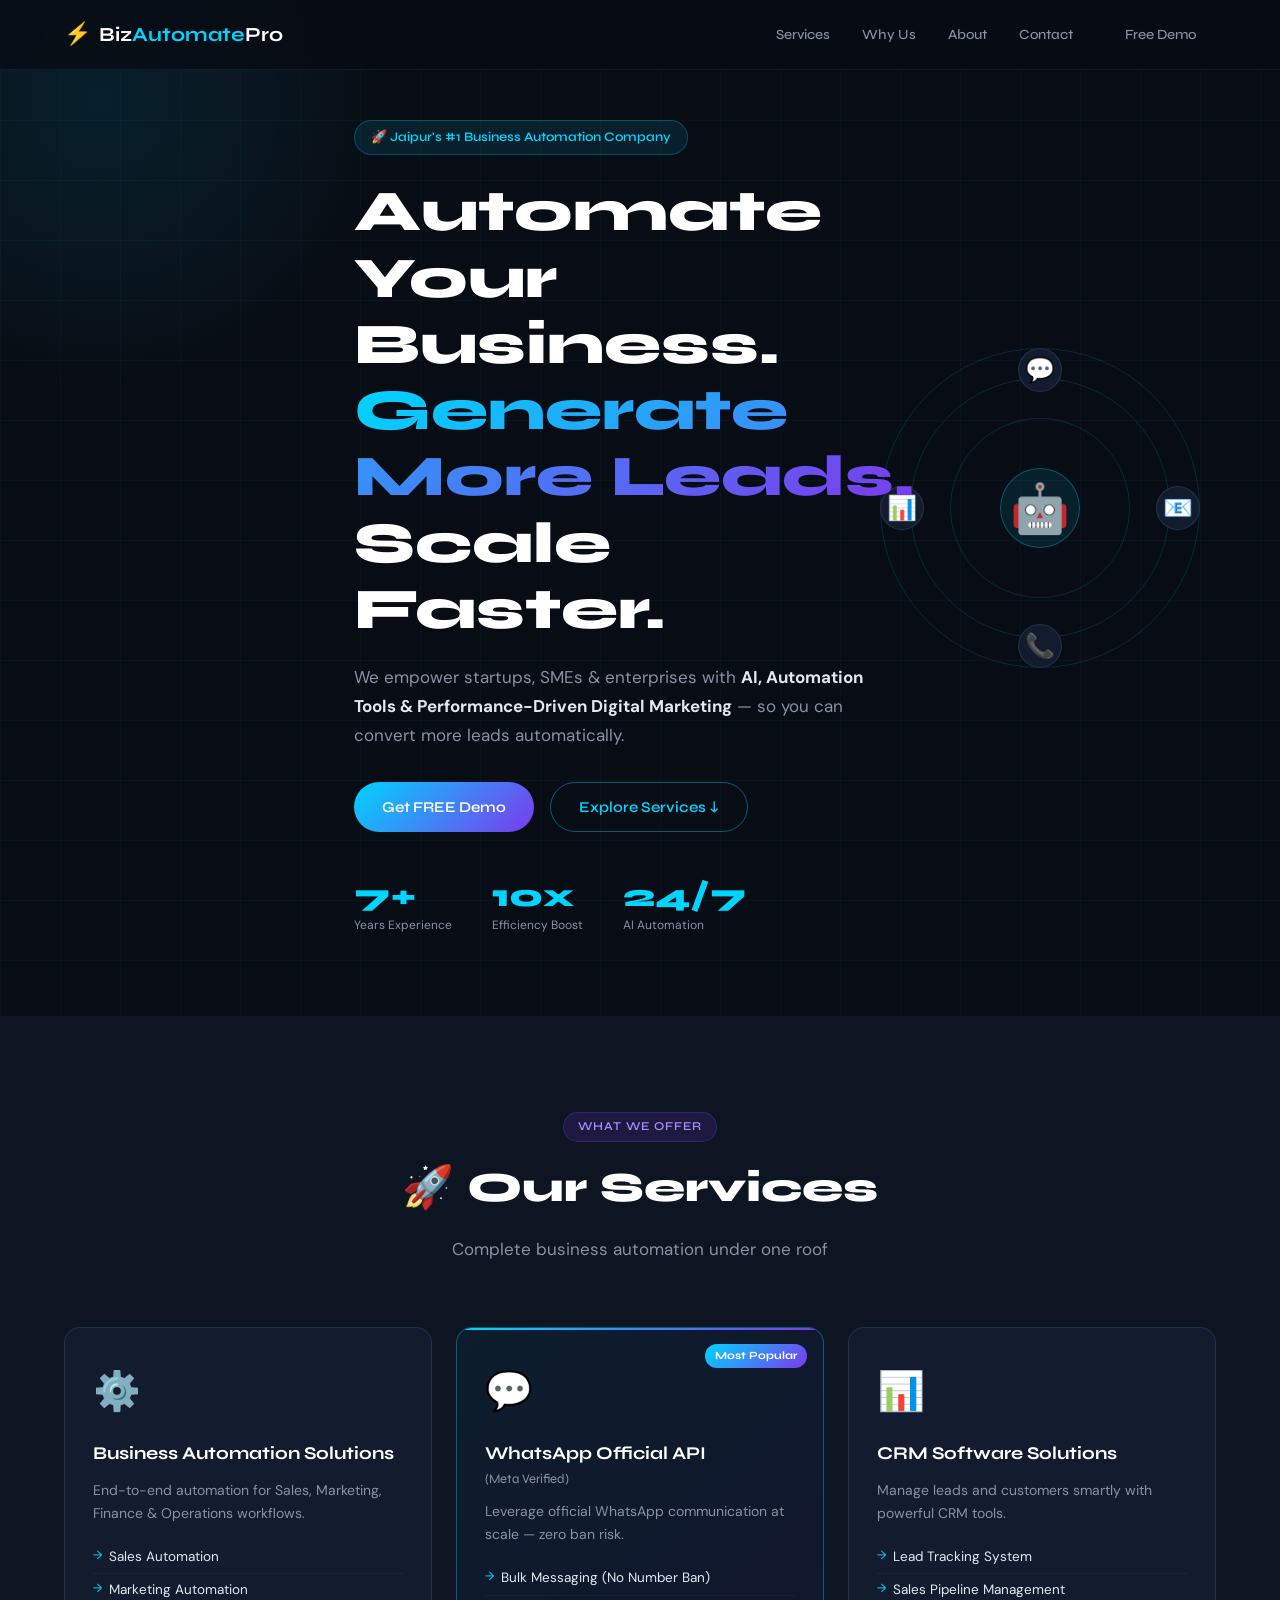
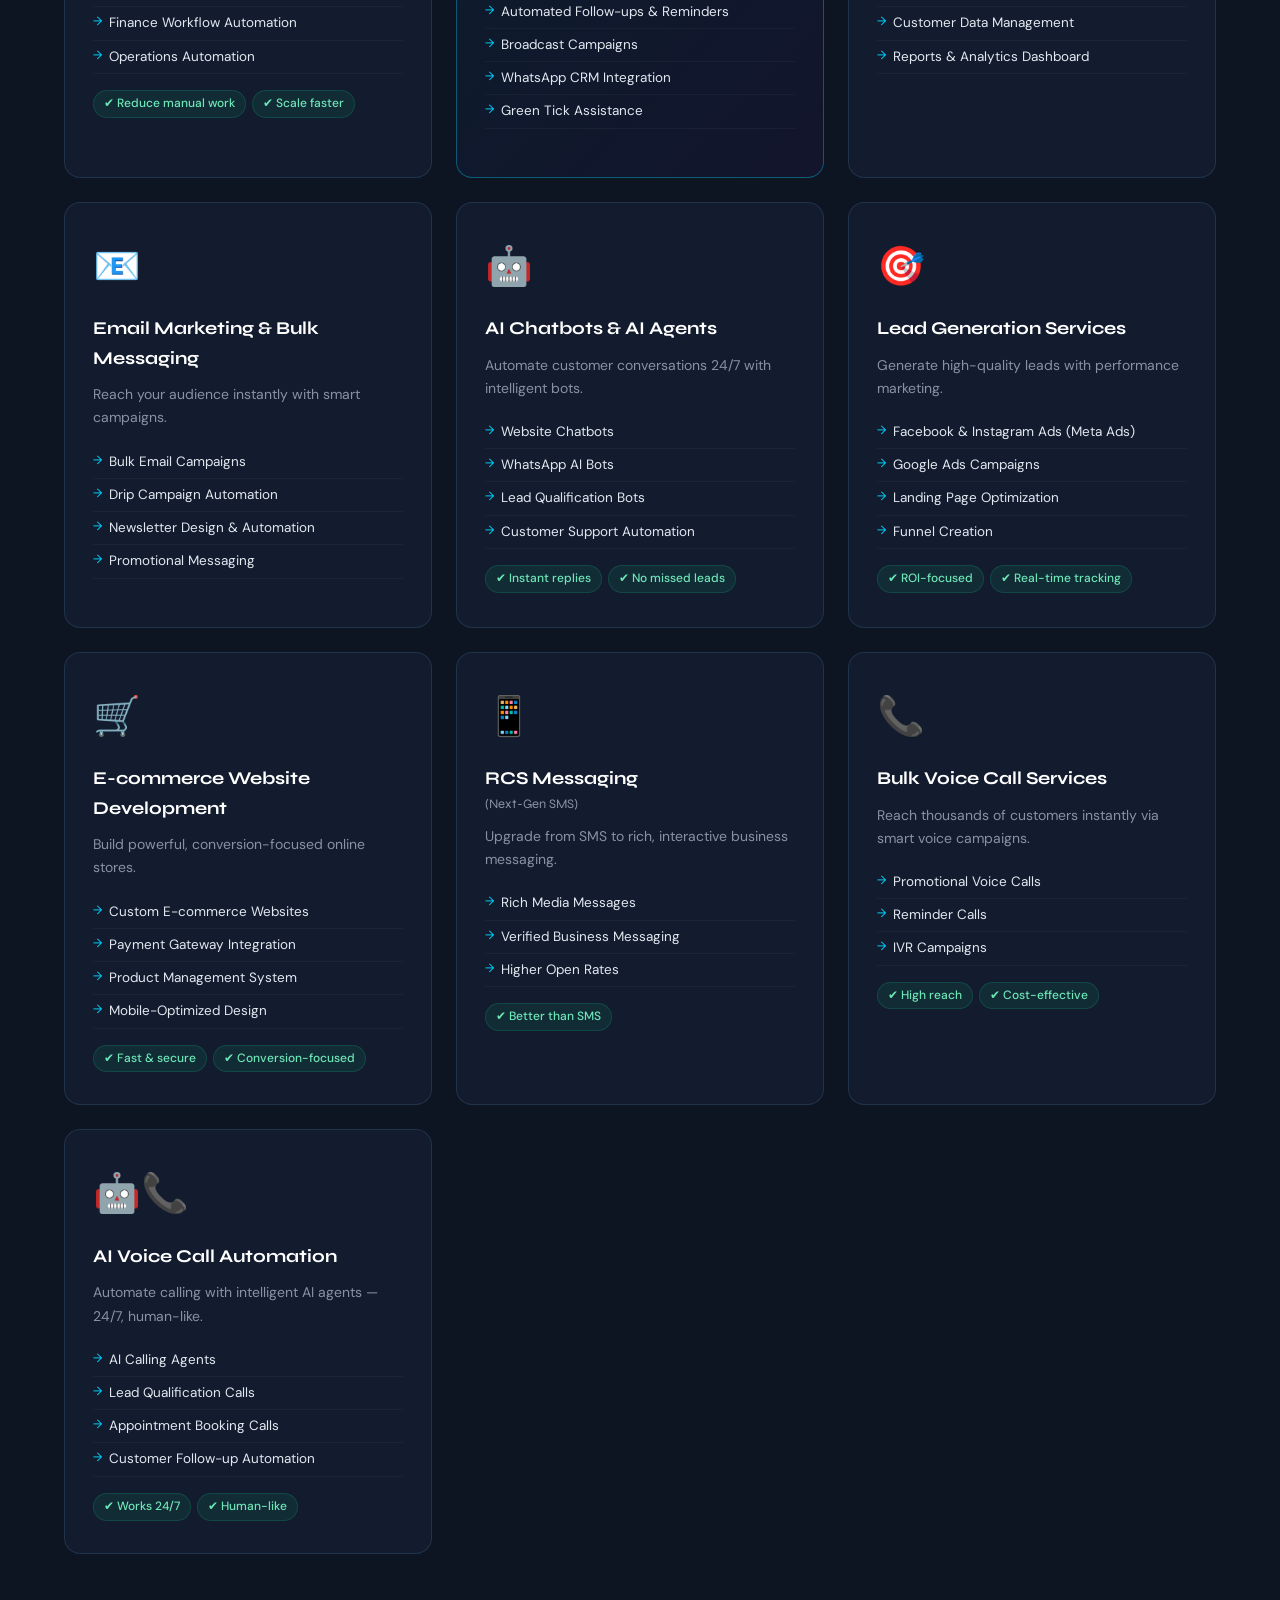
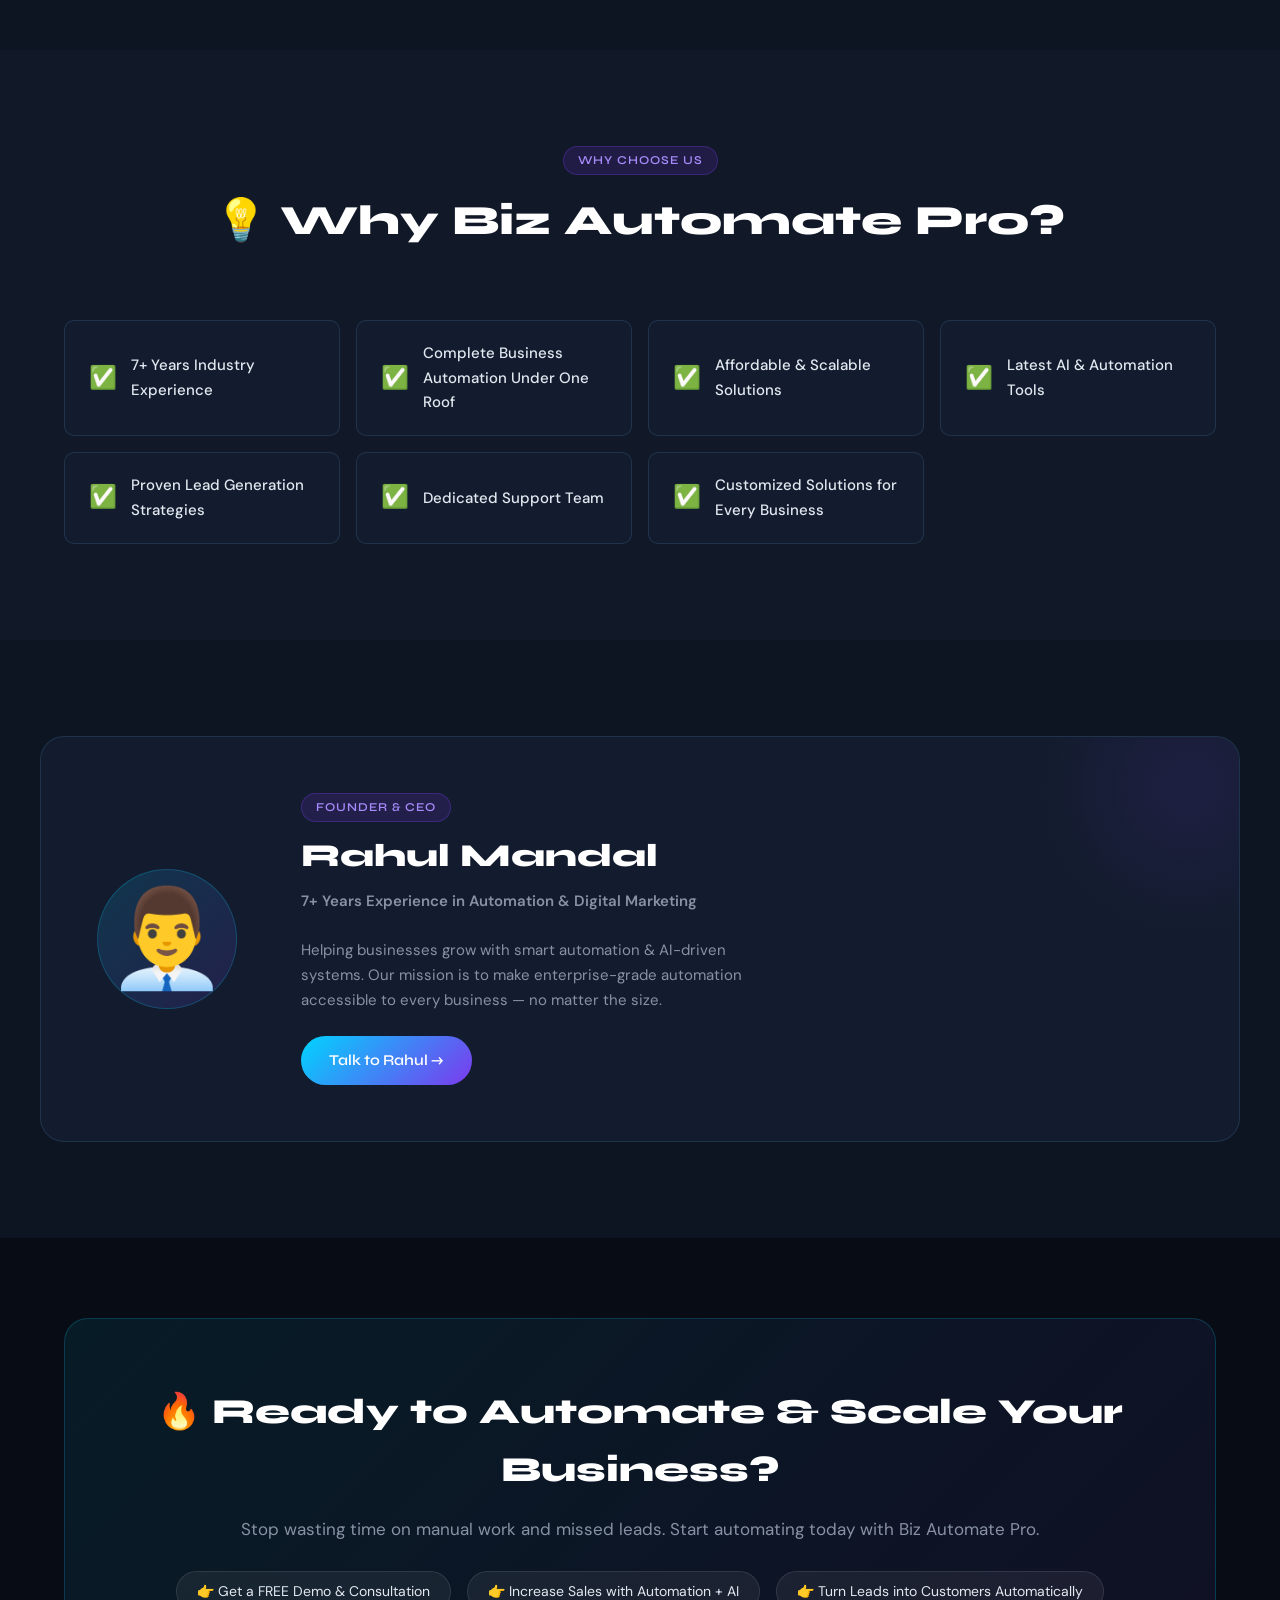
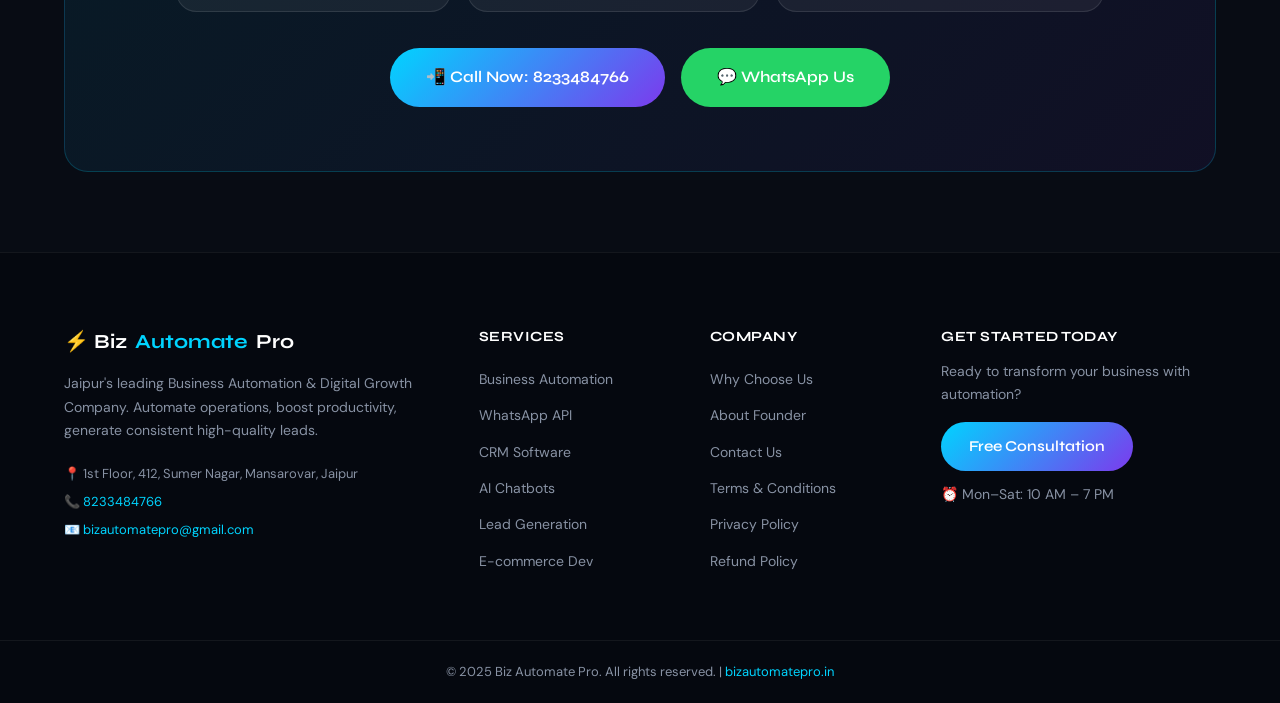
==== index.html @ 5b7c6315 "first commit" ====
<!DOCTYPE html>
<html lang="en">
<head>
  <meta charset="UTF-8" />
  <meta name="viewport" content="width=device-width, initial-scale=1.0" />
  <title>Biz Automate Pro – Business Automation & Lead Generation | Jaipur</title>
  <meta name="description" content="Biz Automate Pro – Jaipur's leading Business Automation, WhatsApp API, CRM, AI Chatbot & Lead Generation company. Automate. Scale. Grow." />
  <link rel="stylesheet" href="css/style.css" />
  <link rel="preconnect" href="https://fonts.googleapis.com" />
  <link href="https://fonts.googleapis.com/css2?family=Syne:wght@400;600;700;800&family=DM+Sans:wght@300;400;500&display=swap" rel="stylesheet" />
</head>
<body>

<!-- ====== NAVBAR ====== -->
<nav class="navbar" id="navbar">
  <div class="container nav-container">
    <a href="index.html" class="logo">
      <span class="logo-icon">⚡</span>
      <span>Biz<strong>Automate</strong>Pro</span>
    </a>
    <ul class="nav-links" id="navLinks">
      <li><a href="#services">Services</a></li>
      <li><a href="#why-us">Why Us</a></li>
      <li><a href="#founder">About</a></li>
      <li><a href="pages/contact.html">Contact</a></li>
      <li><a href="#cta" class="btn btn-sm">Free Demo</a></li>
    </ul>
    <button class="hamburger" id="hamburger" aria-label="Menu">
      <span></span><span></span><span></span>
    </button>
  </div>
</nav>

<!-- ====== HERO ====== -->
<section class="hero" id="hero">
  <div class="hero-bg-grid"></div>
  <div class="container hero-content">
    <div class="hero-badge">🚀 Jaipur's #1 Business Automation Company</div>
    <h1>Automate Your Business.<br/><span class="highlight">Generate More Leads.</span><br/>Scale Faster.</h1>
    <p class="hero-sub">We empower startups, SMEs & enterprises with <strong>AI, Automation Tools & Performance-Driven Digital Marketing</strong> — so you can convert more leads automatically.</p>
    <div class="hero-cta">
      <a href="pages/contact.html" class="btn btn-primary">Get FREE Demo</a>
      <a href="#services" class="btn btn-outline">Explore Services ↓</a>
    </div>
    <div class="hero-stats">
      <div class="stat"><span class="stat-num">7+</span><span class="stat-label">Years Experience</span></div>
      <div class="stat"><span class="stat-num">10x</span><span class="stat-label">Efficiency Boost</span></div>
      <div class="stat"><span class="stat-num">24/7</span><span class="stat-label">AI Automation</span></div>
    </div>
  </div>
  <div class="hero-visual">
    <div class="orbit-ring ring1"></div>
    <div class="orbit-ring ring2"></div>
    <div class="orbit-ring ring3"></div>
    <div class="orbit-center">🤖</div>
    <div class="orbit-dot dot1">💬</div>
    <div class="orbit-dot dot2">📧</div>
    <div class="orbit-dot dot3">📞</div>
    <div class="orbit-dot dot4">📊</div>
  </div>
</section>

<!-- ====== SERVICES ====== -->
<section class="services" id="services">
  <div class="container">
    <div class="section-header">
      <span class="section-tag">What We Offer</span>
      <h2>🚀 Our Services</h2>
      <p>Complete business automation under one roof</p>
    </div>
    <div class="services-grid">

      <div class="service-card">
        <div class="service-icon">⚙️</div>
        <h3>Business Automation Solutions</h3>
        <p>End-to-end automation for Sales, Marketing, Finance & Operations workflows.</p>
        <ul class="service-list">
          <li>Sales Automation</li>
          <li>Marketing Automation</li>
          <li>Finance Workflow Automation</li>
          <li>Operations Automation</li>
        </ul>
        <div class="service-badges">
          <span>✔ Reduce manual work</span>
          <span>✔ Scale faster</span>
        </div>
      </div>

      <div class="service-card featured">
        <div class="featured-label">Most Popular</div>
        <div class="service-icon">💬</div>
        <h3>WhatsApp Official API <small>(Meta Verified)</small></h3>
        <p>Leverage official WhatsApp communication at scale — zero ban risk.</p>
        <ul class="service-list">
          <li>Bulk Messaging (No Number Ban)</li>
          <li>Automated Follow-ups & Reminders</li>
          <li>Broadcast Campaigns</li>
          <li>WhatsApp CRM Integration</li>
          <li>Green Tick Assistance</li>
        </ul>
      </div>

      <div class="service-card">
        <div class="service-icon">📊</div>
        <h3>CRM Software Solutions</h3>
        <p>Manage leads and customers smartly with powerful CRM tools.</p>
        <ul class="service-list">
          <li>Lead Tracking System</li>
          <li>Sales Pipeline Management</li>
          <li>Customer Data Management</li>
          <li>Reports & Analytics Dashboard</li>
        </ul>
      </div>

      <div class="service-card">
        <div class="service-icon">📧</div>
        <h3>Email Marketing & Bulk Messaging</h3>
        <p>Reach your audience instantly with smart campaigns.</p>
        <ul class="service-list">
          <li>Bulk Email Campaigns</li>
          <li>Drip Campaign Automation</li>
          <li>Newsletter Design & Automation</li>
          <li>Promotional Messaging</li>
        </ul>
      </div>

      <div class="service-card">
        <div class="service-icon">🤖</div>
        <h3>AI Chatbots & AI Agents</h3>
        <p>Automate customer conversations 24/7 with intelligent bots.</p>
        <ul class="service-list">
          <li>Website Chatbots</li>
          <li>WhatsApp AI Bots</li>
          <li>Lead Qualification Bots</li>
          <li>Customer Support Automation</li>
        </ul>
        <div class="service-badges">
          <span>✔ Instant replies</span>
          <span>✔ No missed leads</span>
        </div>
      </div>

      <div class="service-card">
        <div class="service-icon">🎯</div>
        <h3>Lead Generation Services</h3>
        <p>Generate high-quality leads with performance marketing.</p>
        <ul class="service-list">
          <li>Facebook & Instagram Ads (Meta Ads)</li>
          <li>Google Ads Campaigns</li>
          <li>Landing Page Optimization</li>
          <li>Funnel Creation</li>
        </ul>
        <div class="service-badges">
          <span>✔ ROI-focused</span>
          <span>✔ Real-time tracking</span>
        </div>
      </div>

      <div class="service-card">
        <div class="service-icon">🛒</div>
        <h3>E-commerce Website Development</h3>
        <p>Build powerful, conversion-focused online stores.</p>
        <ul class="service-list">
          <li>Custom E-commerce Websites</li>
          <li>Payment Gateway Integration</li>
          <li>Product Management System</li>
          <li>Mobile-Optimized Design</li>
        </ul>
        <div class="service-badges">
          <span>✔ Fast & secure</span>
          <span>✔ Conversion-focused</span>
        </div>
      </div>

      <div class="service-card">
        <div class="service-icon">📱</div>
        <h3>RCS Messaging <small>(Next-Gen SMS)</small></h3>
        <p>Upgrade from SMS to rich, interactive business messaging.</p>
        <ul class="service-list">
          <li>Rich Media Messages</li>
          <li>Verified Business Messaging</li>
          <li>Higher Open Rates</li>
        </ul>
        <div class="service-badges">
          <span>✔ Better than SMS</span>
        </div>
      </div>

      <div class="service-card">
        <div class="service-icon">📞</div>
        <h3>Bulk Voice Call Services</h3>
        <p>Reach thousands of customers instantly via smart voice campaigns.</p>
        <ul class="service-list">
          <li>Promotional Voice Calls</li>
          <li>Reminder Calls</li>
          <li>IVR Campaigns</li>
        </ul>
        <div class="service-badges">
          <span>✔ High reach</span>
          <span>✔ Cost-effective</span>
        </div>
      </div>

      <div class="service-card">
        <div class="service-icon">🤖📞</div>
        <h3>AI Voice Call Automation</h3>
        <p>Automate calling with intelligent AI agents — 24/7, human-like.</p>
        <ul class="service-list">
          <li>AI Calling Agents</li>
          <li>Lead Qualification Calls</li>
          <li>Appointment Booking Calls</li>
          <li>Customer Follow-up Automation</li>
        </ul>
        <div class="service-badges">
          <span>✔ Works 24/7</span>
          <span>✔ Human-like</span>
        </div>
      </div>

    </div>
  </div>
</section>

<!-- ====== WHY US ====== -->
<section class="why-us" id="why-us">
  <div class="container">
    <div class="section-header">
      <span class="section-tag">Why Choose Us</span>
      <h2>💡 Why Biz Automate Pro?</h2>
    </div>
    <div class="why-grid">
      <div class="why-card"><span>✅</span><p>7+ Years Industry Experience</p></div>
      <div class="why-card"><span>✅</span><p>Complete Business Automation Under One Roof</p></div>
      <div class="why-card"><span>✅</span><p>Affordable & Scalable Solutions</p></div>
      <div class="why-card"><span>✅</span><p>Latest AI & Automation Tools</p></div>
      <div class="why-card"><span>✅</span><p>Proven Lead Generation Strategies</p></div>
      <div class="why-card"><span>✅</span><p>Dedicated Support Team</p></div>
      <div class="why-card"><span>✅</span><p>Customized Solutions for Every Business</p></div>
    </div>
  </div>
</section>

<!-- ====== FOUNDER ====== -->
<section class="founder" id="founder">
  <div class="container founder-inner">
    <div class="founder-avatar">👨‍💼</div>
    <div class="founder-info">
      <span class="section-tag">Founder & CEO</span>
      <h2>Rahul Mandal</h2>
      <p class="founder-exp">7+ Years Experience in Automation & Digital Marketing</p>
      <p>Helping businesses grow with smart automation & AI-driven systems. Our mission is to make enterprise-grade automation accessible to every business — no matter the size.</p>
      <a href="pages/contact.html" class="btn btn-primary">Talk to Rahul →</a>
    </div>
  </div>
</section>

<!-- ====== CTA ====== -->
<section class="cta-section" id="cta">
  <div class="container">
    <div class="cta-box">
      <h2>🔥 Ready to Automate & Scale Your Business?</h2>
      <p>Stop wasting time on manual work and missed leads. Start automating today with Biz Automate Pro.</p>
      <div class="cta-points">
        <span>👉 Get a FREE Demo & Consultation</span>
        <span>👉 Increase Sales with Automation + AI</span>
        <span>👉 Turn Leads into Customers Automatically</span>
      </div>
      <div class="cta-actions">
        <a href="tel:8233484766" class="btn btn-primary btn-lg">📲 Call Now: 8233484766</a>
        <a href="https://wa.me/918233484766" class="btn btn-whatsapp btn-lg" target="_blank">💬 WhatsApp Us</a>
      </div>
    </div>
  </div>
</section>

<!-- ====== FOOTER ====== -->
<footer class="footer">
  <div class="container footer-grid">
    <div class="footer-brand">
      <div class="logo">⚡ Biz<strong>Automate</strong>Pro</div>
      <p>Jaipur's leading Business Automation & Digital Growth Company. Automate operations, boost productivity, generate consistent high-quality leads.</p>
      <div class="footer-contact-info">
        <p>📍 1st Floor, 412, Sumer Nagar, Mansarovar, Jaipur</p>
        <p>📞 <a href="tel:8233484766">8233484766</a></p>
        <p>📧 <a href="mailto:bizautomatepro@gmail.com">bizautomatepro@gmail.com</a></p>
      </div>
    </div>
    <div class="footer-links">
      <h4>Services</h4>
      <ul>
        <li><a href="#services">Business Automation</a></li>
        <li><a href="#services">WhatsApp API</a></li>
        <li><a href="#services">CRM Software</a></li>
        <li><a href="#services">AI Chatbots</a></li>
        <li><a href="#services">Lead Generation</a></li>
        <li><a href="#services">E-commerce Dev</a></li>
      </ul>
    </div>
    <div class="footer-links">
      <h4>Company</h4>
      <ul>
        <li><a href="#why-us">Why Choose Us</a></li>
        <li><a href="#founder">About Founder</a></li>
        <li><a href="pages/contact.html">Contact Us</a></li>
        <li><a href="pages/terms.html">Terms & Conditions</a></li>
        <li><a href="pages/privacy.html">Privacy Policy</a></li>
        <li><a href="pages/refund.html">Refund Policy</a></li>
      </ul>
    </div>
    <div class="footer-cta-col">
      <h4>Get Started Today</h4>
      <p>Ready to transform your business with automation?</p>
      <a href="pages/contact.html" class="btn btn-primary">Free Consultation</a>
      <p class="biz-hours">⏰ Mon–Sat: 10 AM – 7 PM</p>
    </div>
  </div>
  <div class="footer-bottom">
    <p>© 2025 Biz Automate Pro. All rights reserved. | <a href="https://bizautomatepro.in">bizautomatepro.in</a></p>
  </div>
</footer>

<script src="js/main.js"></script>
</body>
</html>
---- css/style.css ----
/* ===== BIZ AUTOMATE PRO - MAIN STYLESHEET ===== */
/* Aesthetic: Bold Tech-Dark with Electric Accents */

:root {
  --bg: #080c14;
  --bg2: #0d1422;
  --bg3: #111827;
  --card: #131c2e;
  --card-border: rgba(99,179,237,0.15);
  --accent: #00d4ff;
  --accent2: #7c3aed;
  --accent3: #10b981;
  --text: #e2e8f0;
  --text-muted: #8892a4;
  --white: #ffffff;
  --radius: 16px;
  --radius-sm: 10px;
  --shadow: 0 4px 32px rgba(0,212,255,0.08);
  --font-head: 'Syne', sans-serif;
  --font-body: 'DM Sans', sans-serif;
}

*, *::before, *::after { box-sizing: border-box; margin: 0; padding: 0; }

html { scroll-behavior: smooth; }

body {
  background: var(--bg);
  color: var(--text);
  font-family: var(--font-body);
  font-size: 16px;
  line-height: 1.65;
  overflow-x: hidden;
}

a { color: var(--accent); text-decoration: none; transition: color .2s; }
a:hover { color: #fff; }

.container { max-width: 1200px; margin: 0 auto; padding: 0 24px; }

/* ===== BUTTONS ===== */
.btn {
  display: inline-flex; align-items: center; gap: 6px;
  padding: 12px 28px;
  border-radius: 50px;
  font-family: var(--font-head);
  font-weight: 600;
  font-size: 15px;
  cursor: pointer;
  border: none;
  transition: all .25s;
  text-decoration: none;
}

.btn-sm { padding: 9px 20px; font-size: 13px; }
.btn-lg { padding: 16px 36px; font-size: 16px; }

.btn-primary {
  background: linear-gradient(135deg, #00d4ff, #7c3aed);
  color: #fff;
}
.btn-primary:hover { transform: translateY(-2px); box-shadow: 0 8px 24px rgba(0,212,255,0.35); color: #fff; }

.btn-outline {
  background: transparent;
  border: 1.5px solid rgba(0,212,255,0.4);
  color: var(--accent);
}
.btn-outline:hover { background: rgba(0,212,255,0.08); border-color: var(--accent); }

.btn-whatsapp {
  background: #25D366;
  color: #fff;
}
.btn-whatsapp:hover { background: #20b855; transform: translateY(-2px); color: #fff; }

/* ===== NAVBAR ===== */
.navbar {
  position: fixed; top: 0; left: 0; right: 0; z-index: 999;
  background: rgba(8,12,20,0.85);
  backdrop-filter: blur(20px);
  border-bottom: 1px solid rgba(99,179,237,0.1);
  padding: 14px 0;
  transition: all .3s;
}
.navbar.scrolled {
  background: rgba(8,12,20,0.97);
  box-shadow: 0 2px 20px rgba(0,0,0,0.4);
}
.nav-container {
  display: flex; align-items: center; justify-content: space-between;
}
.logo {
  font-family: var(--font-head);
  font-size: 20px; font-weight: 700;
  color: var(--white);
  display: flex; align-items: center; gap: 8px;
}
.logo .logo-icon { font-size: 22px; }
.logo strong { color: var(--accent); }

.nav-links {
  display: flex; align-items: center; gap: 32px;
  list-style: none;
}
.nav-links a {
  color: var(--text-muted);
  font-size: 14px; font-weight: 500;
  font-family: var(--font-head);
  transition: color .2s;
}
.nav-links a:hover { color: var(--white); }

.hamburger {
  display: none; flex-direction: column; gap: 5px;
  background: none; border: none; cursor: pointer; padding: 4px;
}
.hamburger span {
  display: block; width: 24px; height: 2px;
  background: var(--text); border-radius: 2px;
  transition: all .3s;
}

/* ===== HERO ===== */
.hero {
  min-height: 100vh;
  display: flex; align-items: center;
  padding: 120px 0 80px;
  position: relative; overflow: hidden;
}

.hero-bg-grid {
  position: absolute; inset: 0; z-index: 0;
  background-image:
    linear-gradient(rgba(0,212,255,0.04) 1px, transparent 1px),
    linear-gradient(90deg, rgba(0,212,255,0.04) 1px, transparent 1px);
  background-size: 60px 60px;
}

.hero::before {
  content: '';
  position: absolute; top: -200px; left: -200px;
  width: 600px; height: 600px;
  background: radial-gradient(circle, rgba(0,212,255,0.1) 0%, transparent 70%);
  z-index: 0;
}

.hero-content {
  position: relative; z-index: 1;
  max-width: 620px;
}

.hero-badge {
  display: inline-flex; align-items: center;
  background: rgba(0,212,255,0.1);
  border: 1px solid rgba(0,212,255,0.25);
  color: var(--accent);
  padding: 6px 16px;
  border-radius: 50px;
  font-size: 13px; font-weight: 600;
  margin-bottom: 24px;
  font-family: var(--font-head);
}

.hero h1 {
  font-family: var(--font-head);
  font-size: clamp(2.4rem, 5vw, 3.6rem);
  font-weight: 800;
  line-height: 1.15;
  color: var(--white);
  margin-bottom: 20px;
}

.hero h1 .highlight {
  background: linear-gradient(135deg, #00d4ff, #7c3aed);
  -webkit-background-clip: text;
  -webkit-text-fill-color: transparent;
  background-clip: text;
}

.hero-sub {
  color: var(--text-muted);
  font-size: 17px;
  max-width: 520px;
  margin-bottom: 32px;
  line-height: 1.7;
}
.hero-sub strong { color: var(--text); }

.hero-cta {
  display: flex; gap: 16px; flex-wrap: wrap;
  margin-bottom: 48px;
}

.hero-stats {
  display: flex; gap: 40px; flex-wrap: wrap;
}
.stat { display: flex; flex-direction: column; }
.stat-num {
  font-family: var(--font-head);
  font-size: 2rem; font-weight: 800;
  color: var(--accent);
  line-height: 1;
}
.stat-label { font-size: 12px; color: var(--text-muted); margin-top: 4px; }

/* Hero Visual */
.hero-visual {
  position: absolute; right: 80px; top: 50%;
  transform: translateY(-50%);
  width: 320px; height: 320px;
  display: none;
}
@media(min-width:900px){ .hero-visual { display: block; } }

.orbit-ring {
  position: absolute; border-radius: 50%;
  border: 1px solid rgba(0,212,255,0.15);
  top: 50%; left: 50%; transform: translate(-50%,-50%);
}
.ring1 { width: 180px; height: 180px; animation: spin 8s linear infinite; }
.ring2 { width: 260px; height: 260px; animation: spin 12s linear infinite reverse; }
.ring3 { width: 320px; height: 320px; animation: spin 18s linear infinite; }

.orbit-center {
  position: absolute; top: 50%; left: 50%;
  transform: translate(-50%,-50%);
  font-size: 3rem;
  background: rgba(0,212,255,0.1);
  border: 1px solid rgba(0,212,255,0.3);
  width: 80px; height: 80px;
  border-radius: 50%;
  display: flex; align-items: center; justify-content: center;
}

.orbit-dot {
  position: absolute; font-size: 1.5rem;
  background: var(--card);
  border: 1px solid var(--card-border);
  width: 44px; height: 44px;
  border-radius: 50%;
  display: flex; align-items: center; justify-content: center;
}
.dot1 { top: 0; left: 50%; transform: translateX(-50%); }
.dot2 { right: 0; top: 50%; transform: translateY(-50%); }
.dot3 { bottom: 0; left: 50%; transform: translateX(-50%); }
.dot4 { left: 0; top: 50%; transform: translateY(-50%); }

@keyframes spin { to { transform: translate(-50%,-50%) rotate(360deg); } }

/* ===== SECTIONS ===== */
section { padding: 96px 0; }

.section-header {
  text-align: center;
  margin-bottom: 64px;
}

.section-tag {
  display: inline-block;
  background: rgba(124,58,237,0.15);
  border: 1px solid rgba(124,58,237,0.3);
  color: #a78bfa;
  padding: 4px 14px;
  border-radius: 50px;
  font-size: 12px; font-weight: 600;
  text-transform: uppercase; letter-spacing: 1px;
  margin-bottom: 12px;
  font-family: var(--font-head);
}

.section-header h2 {
  font-family: var(--font-head);
  font-size: clamp(1.8rem, 3.5vw, 2.6rem);
  font-weight: 800; color: var(--white);
  margin-bottom: 12px;
}

.section-header p {
  color: var(--text-muted);
  font-size: 17px;
}

/* ===== SERVICES GRID ===== */
.services { background: var(--bg2); }

.services-grid {
  display: grid;
  grid-template-columns: repeat(auto-fill, minmax(300px, 1fr));
  gap: 24px;
}

.service-card {
  background: var(--card);
  border: 1px solid var(--card-border);
  border-radius: var(--radius);
  padding: 32px 28px;
  position: relative;
  transition: all .3s;
  overflow: hidden;
}
.service-card::before {
  content: '';
  position: absolute; top: 0; left: 0; right: 0;
  height: 2px;
  background: linear-gradient(90deg, var(--accent), var(--accent2));
  opacity: 0;
  transition: opacity .3s;
}
.service-card:hover { transform: translateY(-4px); border-color: rgba(0,212,255,0.3); box-shadow: 0 16px 48px rgba(0,212,255,0.08); }
.service-card:hover::before { opacity: 1; }

.service-card.featured {
  border-color: rgba(0,212,255,0.35);
  background: linear-gradient(135deg, rgba(0,212,255,0.05), rgba(124,58,237,0.05));
}
.service-card.featured::before { opacity: 1; }

.featured-label {
  position: absolute; top: 16px; right: 16px;
  background: linear-gradient(135deg, #00d4ff, #7c3aed);
  color: #fff;
  font-size: 11px; font-weight: 700;
  padding: 3px 10px; border-radius: 50px;
  font-family: var(--font-head);
}

.service-icon {
  font-size: 2.4rem;
  margin-bottom: 16px;
  display: block;
}

.service-card h3 {
  font-family: var(--font-head);
  font-size: 18px; font-weight: 700;
  color: var(--white);
  margin-bottom: 10px;
}
.service-card h3 small { font-size: 13px; color: var(--text-muted); font-weight: 400; display: block; }

.service-card > p { color: var(--text-muted); font-size: 14px; margin-bottom: 16px; }

.service-list {
  list-style: none;
  margin-bottom: 16px;
}
.service-list li {
  color: var(--text);
  font-size: 13.5px;
  padding: 5px 0;
  padding-left: 16px;
  position: relative;
  border-bottom: 1px solid rgba(255,255,255,0.04);
}
.service-list li::before {
  content: '→';
  position: absolute; left: 0;
  color: var(--accent);
  font-size: 12px;
}

.service-badges {
  display: flex; flex-wrap: wrap; gap: 6px; margin-top: 8px;
}
.service-badges span {
  background: rgba(16,185,129,0.1);
  border: 1px solid rgba(16,185,129,0.2);
  color: #6ee7b7;
  font-size: 12px; font-weight: 500;
  padding: 3px 10px; border-radius: 50px;
}

/* ===== WHY US ===== */
.why-us { background: var(--bg3); }
.why-grid {
  display: grid;
  grid-template-columns: repeat(auto-fill, minmax(260px, 1fr));
  gap: 16px;
}
.why-card {
  display: flex; align-items: center; gap: 14px;
  background: var(--card);
  border: 1px solid var(--card-border);
  border-radius: var(--radius-sm);
  padding: 20px 24px;
  transition: all .25s;
}
.why-card:hover { border-color: rgba(0,212,255,0.3); transform: translateX(4px); }
.why-card span { font-size: 1.4rem; flex-shrink: 0; }
.why-card p { color: var(--text); font-size: 15px; font-weight: 500; }

/* ===== FOUNDER ===== */
.founder { background: var(--bg2); }
.founder-inner {
  display: flex; align-items: center; gap: 64px;
  background: var(--card);
  border: 1px solid var(--card-border);
  border-radius: 24px;
  padding: 56px;
  position: relative; overflow: hidden;
}
.founder-inner::before {
  content: '';
  position: absolute; right: -100px; top: -100px;
  width: 300px; height: 300px;
  background: radial-gradient(circle, rgba(124,58,237,0.1), transparent 70%);
}
.founder-avatar {
  font-size: 6rem;
  background: linear-gradient(135deg, rgba(0,212,255,0.15), rgba(124,58,237,0.15));
  border: 1px solid rgba(0,212,255,0.2);
  width: 140px; height: 140px;
  border-radius: 50%;
  display: flex; align-items: center; justify-content: center;
  flex-shrink: 0;
}
.founder-info .section-tag { margin-bottom: 8px; }
.founder-info h2 {
  font-family: var(--font-head);
  font-size: 2rem; font-weight: 800;
  color: var(--white); margin-bottom: 6px;
}
.founder-exp {
  color: var(--accent); font-size: 14px; font-weight: 600;
  margin-bottom: 16px;
}
.founder-info > p {
  color: var(--text-muted); font-size: 15px;
  max-width: 480px; margin-bottom: 24px;
}

/* ===== CTA ===== */
.cta-section { background: var(--bg); padding: 80px 0; }
.cta-box {
  background: linear-gradient(135deg, rgba(0,212,255,0.08), rgba(124,58,237,0.08));
  border: 1px solid rgba(0,212,255,0.2);
  border-radius: 24px;
  padding: 64px 48px;
  text-align: center;
}
.cta-box h2 {
  font-family: var(--font-head);
  font-size: clamp(1.6rem, 3vw, 2.2rem);
  font-weight: 800; color: var(--white);
  margin-bottom: 16px;
}
.cta-box > p { color: var(--text-muted); font-size: 17px; margin-bottom: 28px; }

.cta-points {
  display: flex; flex-wrap: wrap; justify-content: center; gap: 16px;
  margin-bottom: 36px;
}
.cta-points span {
  background: rgba(255,255,255,0.06);
  border: 1px solid rgba(255,255,255,0.1);
  color: var(--text);
  padding: 8px 20px;
  border-radius: 50px;
  font-size: 14px;
}
.cta-actions {
  display: flex; gap: 16px; flex-wrap: wrap; justify-content: center;
}

/* ===== FOOTER ===== */
.footer { background: #05080f; border-top: 1px solid rgba(255,255,255,0.06); padding: 72px 0 0; }

.footer-grid {
  display: grid;
  grid-template-columns: 2fr 1fr 1fr 1.5fr;
  gap: 48px;
  padding-bottom: 56px;
}

.footer-brand .logo { margin-bottom: 14px; }
.footer-brand p { color: var(--text-muted); font-size: 14px; line-height: 1.7; margin-bottom: 20px; }
.footer-contact-info p { color: var(--text-muted); font-size: 13px; margin-bottom: 6px; }
.footer-contact-info a { color: var(--accent); }

.footer-links h4 {
  font-family: var(--font-head);
  font-size: 14px; font-weight: 700;
  color: var(--white);
  margin-bottom: 18px;
  text-transform: uppercase; letter-spacing: 0.5px;
}
.footer-links ul { list-style: none; }
.footer-links li { margin-bottom: 10px; }
.footer-links a { color: var(--text-muted); font-size: 14px; transition: color .2s; }
.footer-links a:hover { color: var(--accent); }

.footer-cta-col h4 {
  font-family: var(--font-head);
  font-size: 14px; font-weight: 700; color: var(--white);
  margin-bottom: 12px; text-transform: uppercase; letter-spacing: 0.5px;
}
.footer-cta-col > p { color: var(--text-muted); font-size: 14px; margin-bottom: 16px; }
.biz-hours { color: var(--text-muted); font-size: 13px; margin-top: 12px; }

.footer-bottom {
  border-top: 1px solid rgba(255,255,255,0.06);
  padding: 20px 0;
  text-align: center;
}
.footer-bottom p { color: var(--text-muted); font-size: 13px; }
.footer-bottom a { color: var(--accent); }

/* ===== PAGE INNER (terms/privacy/refund/contact) ===== */
.page-hero {
  padding: 140px 0 60px;
  text-align: center;
  background: var(--bg2);
  border-bottom: 1px solid rgba(255,255,255,0.06);
}
.page-hero h1 {
  font-family: var(--font-head);
  font-size: clamp(2rem, 4vw, 3rem);
  font-weight: 800; color: var(--white);
  margin-bottom: 12px;
}
.page-hero p { color: var(--text-muted); font-size: 16px; }

.page-content { padding: 72px 0; }
.page-content .container { max-width: 820px; }

.page-content h2 {
  font-family: var(--font-head);
  font-size: 1.25rem; font-weight: 700; color: var(--white);
  margin: 36px 0 12px;
  padding-bottom: 8px;
  border-bottom: 1px solid rgba(255,255,255,0.08);
}
.page-content h2:first-child { margin-top: 0; }
.page-content p { color: var(--text-muted); font-size: 15px; line-height: 1.8; margin-bottom: 12px; }
.page-content ul { padding-left: 20px; margin-bottom: 12px; }
.page-content li { color: var(--text-muted); font-size: 15px; margin-bottom: 6px; }

/* ===== CONTACT PAGE ===== */
.contact-grid {
  display: grid;
  grid-template-columns: 1fr 1fr;
  gap: 48px;
  align-items: start;
}

.contact-info-card {
  background: var(--card);
  border: 1px solid var(--card-border);
  border-radius: var(--radius);
  padding: 40px;
}
.contact-info-card h3 {
  font-family: var(--font-head);
  font-size: 1.4rem; font-weight: 700; color: var(--white);
  margin-bottom: 24px;
}

.contact-item {
  display: flex; align-items: flex-start; gap: 16px;
  margin-bottom: 24px;
}
.contact-icon {
  font-size: 1.4rem;
  background: rgba(0,212,255,0.1);
  border: 1px solid rgba(0,212,255,0.2);
  width: 44px; height: 44px; border-radius: 10px;
  display: flex; align-items: center; justify-content: center;
  flex-shrink: 0;
}
.contact-item h4 { font-family: var(--font-head); font-size: 13px; color: var(--text-muted); margin-bottom: 4px; text-transform: uppercase; letter-spacing: 0.5px; }
.contact-item p, .contact-item a { color: var(--text); font-size: 15px; }

.contact-form-card {
  background: var(--card);
  border: 1px solid var(--card-border);
  border-radius: var(--radius);
  padding: 40px;
}
.contact-form-card h3 {
  font-family: var(--font-head);
  font-size: 1.4rem; font-weight: 700; color: var(--white);
  margin-bottom: 24px;
}

.form-group { margin-bottom: 18px; }
.form-group label { display: block; color: var(--text-muted); font-size: 13px; margin-bottom: 6px; font-weight: 500; }
.form-group input,
.form-group textarea {
  width: 100%; background: rgba(255,255,255,0.04);
  border: 1px solid rgba(255,255,255,0.1);
  border-radius: var(--radius-sm);
  color: var(--white);
  padding: 12px 16px;
  font-family: var(--font-body);
  font-size: 15px;
  transition: border-color .2s;
}
.form-group input:focus,
.form-group textarea:focus {
  outline: none;
  border-color: var(--accent);
  background: rgba(0,212,255,0.04);
}
.form-group textarea { min-height: 120px; resize: vertical; }
.form-group input::placeholder,
.form-group textarea::placeholder { color: var(--text-muted); }

.form-success {
  display: none; text-align: center; padding: 20px;
  color: var(--accent3);
  background: rgba(16,185,129,0.1);
  border: 1px solid rgba(16,185,129,0.2);
  border-radius: var(--radius-sm);
  margin-top: 16px;
}

/* ===== ANIMATIONS ===== */
.fade-up {
  opacity: 0; transform: translateY(30px);
  transition: all .6s ease;
}
.fade-up.visible { opacity: 1; transform: translateY(0); }

/* ===== RESPONSIVE ===== */
@media (max-width: 900px) {
  .founder-inner { flex-direction: column; padding: 40px 32px; gap: 32px; text-align: center; }
  .footer-grid { grid-template-columns: 1fr 1fr; }
  .contact-grid { grid-template-columns: 1fr; }
}

@media (max-width: 640px) {
  .nav-links { display: none; flex-direction: column; position: fixed; top: 65px; left: 0; right: 0; background: rgba(8,12,20,0.98); padding: 24px; gap: 20px; border-bottom: 1px solid rgba(255,255,255,0.08); }
  .nav-links.open { display: flex; }
  .hamburger { display: flex; }

  .hero { padding: 100px 0 60px; }
  .hero-cta { flex-direction: column; }

  .footer-grid { grid-template-columns: 1fr; gap: 32px; }
  .cta-box { padding: 40px 24px; }
  .services-grid { grid-template-columns: 1fr; }
  .why-grid { grid-template-columns: 1fr; }
}
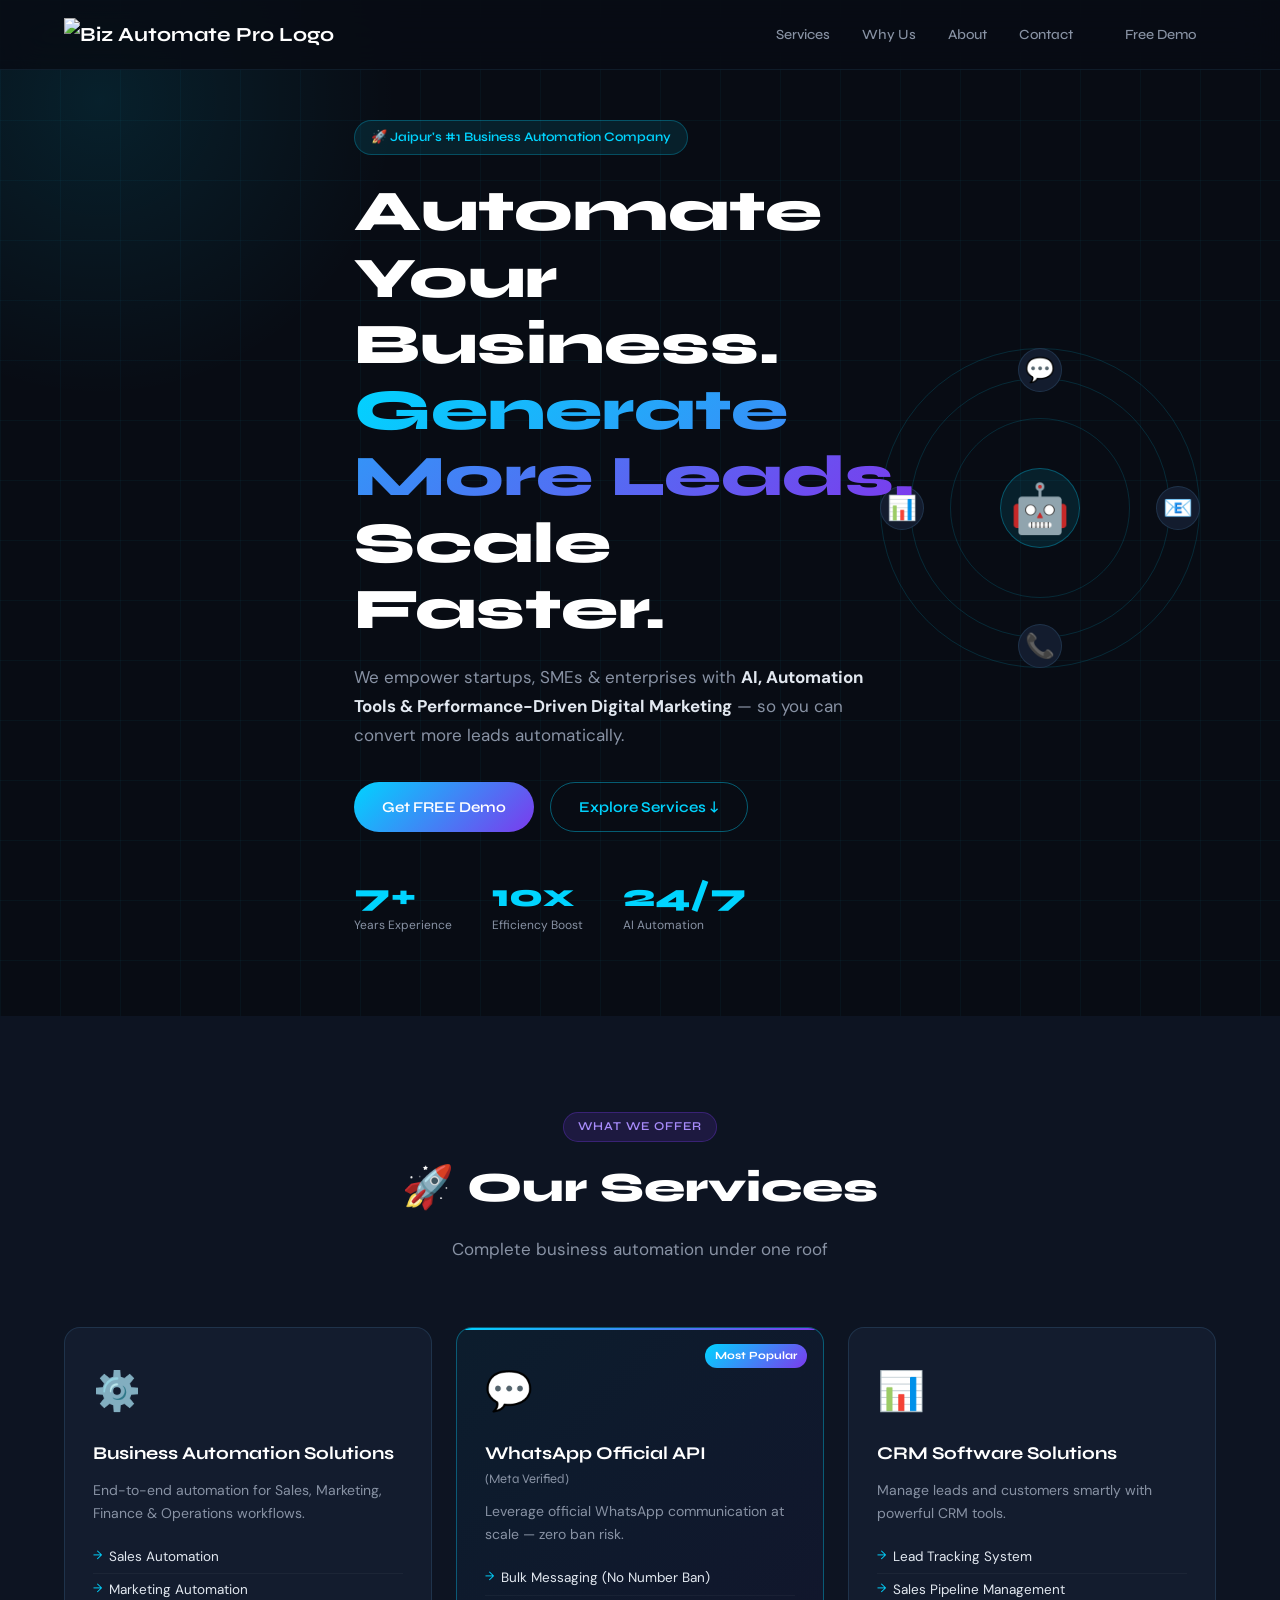
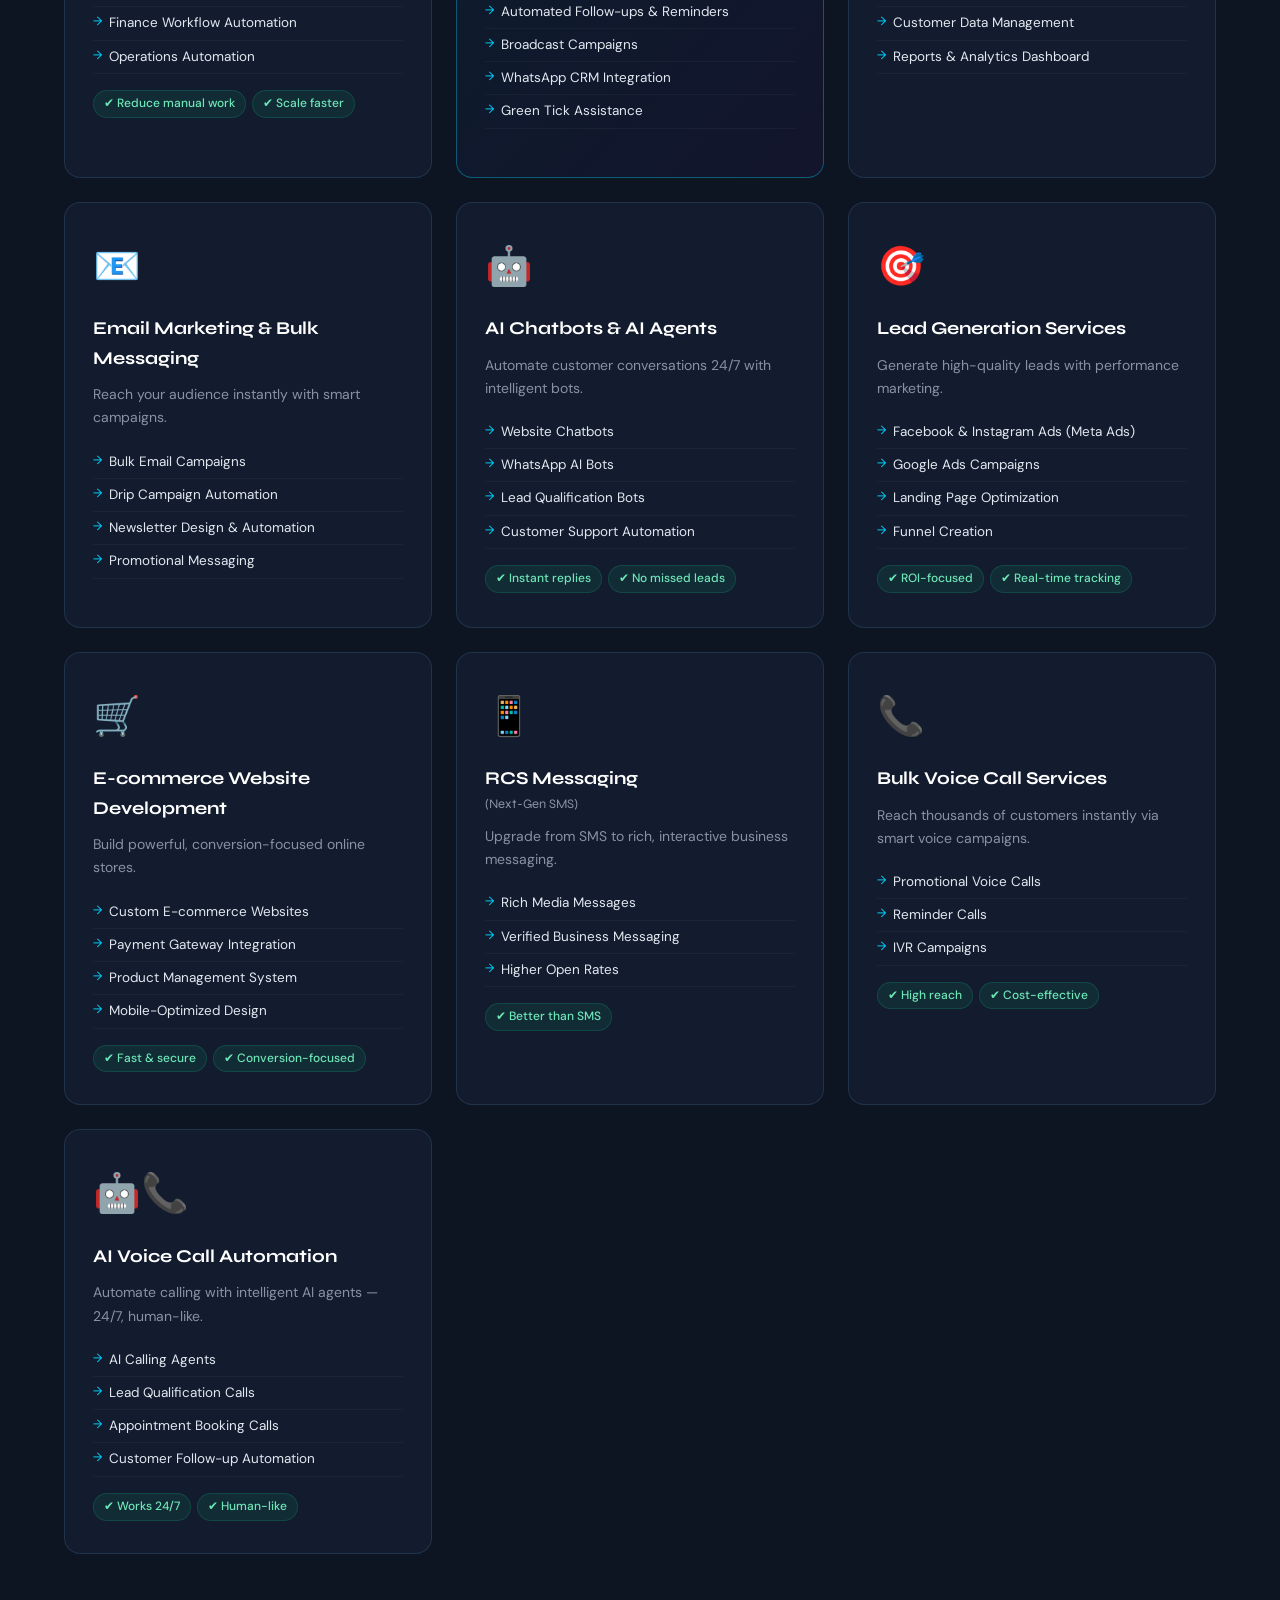
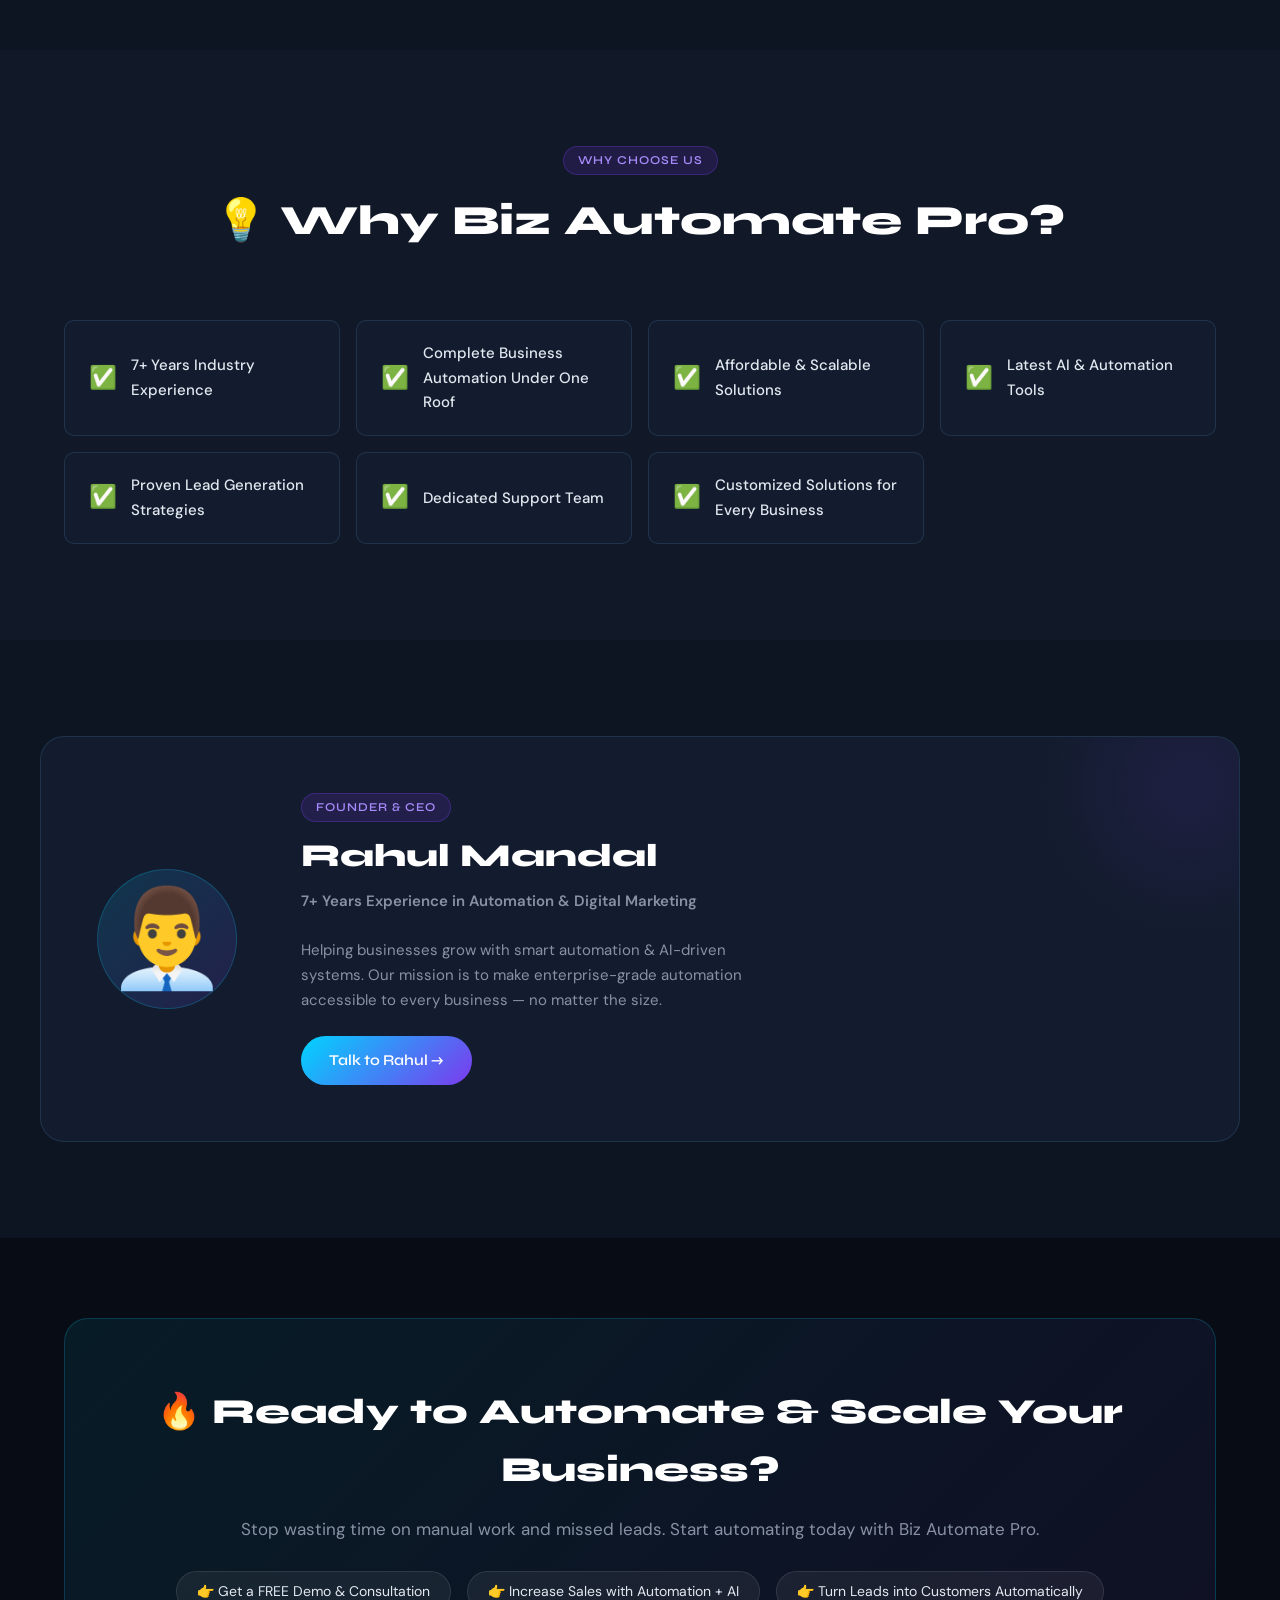
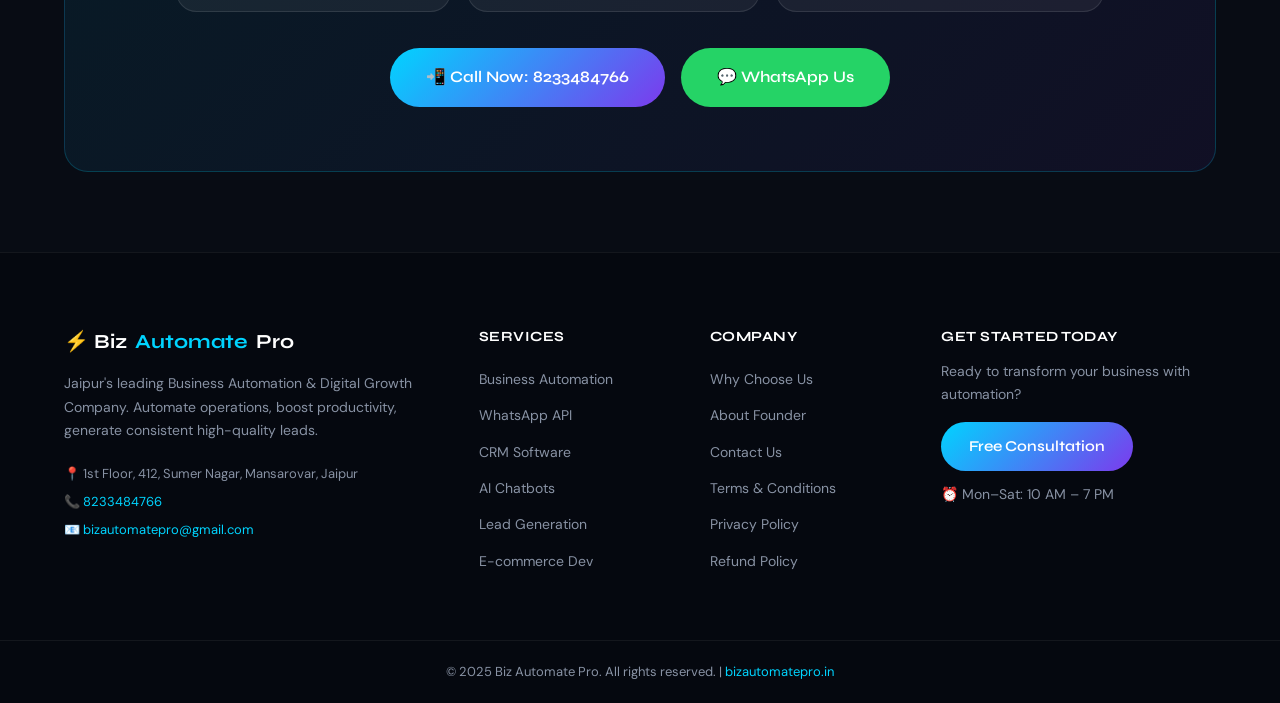
==== commit 402a6e34: "Update index.html" ====
--- a/index.html
+++ b/index.html
@@ -15,9 +15,8 @@
 <nav class="navbar" id="navbar">
   <div class="container nav-container">
     <a href="index.html" class="logo">
-      <span class="logo-icon">⚡</span>
-      <span>Biz<strong>Automate</strong>Pro</span>
-    </a>
+  <img src="images/logo.png" alt="Biz Automate Pro Logo" class="logo-img">
+</a>
     <ul class="nav-links" id="navLinks">
       <li><a href="#services">Services</a></li>
       <li><a href="#why-us">Why Us</a></li>
--- a/css/style.css
+++ b/css/style.css
@@ -463,6 +463,32 @@
   display: flex; gap: 16px; flex-wrap: wrap; justify-content: center;
 }
 
+/* ===== OPT-IN CHECKBOX ===== */
+
+.optin-group {
+  margin-top: 10px;
+  margin-bottom: 20px;
+}
+
+.optin-label {
+  display: flex;
+  align-items: flex-start;
+  gap: 12px;
+  font-size: 16px;
+  line-height: 1.7;
+  color: #666;
+  cursor: pointer;
+}
+
+.optin-label input[type="checkbox"] {
+  width: 22px;
+  height: 22px;
+  margin-top: 4px;
+  accent-color: #5f52ff;
+  cursor: pointer;
+  flex-shrink: 0;
+}
+
 /* ===== FOOTER ===== */
 .footer { background: #05080f; border-top: 1px solid rgba(255,255,255,0.06); padding: 72px 0 0; }
 
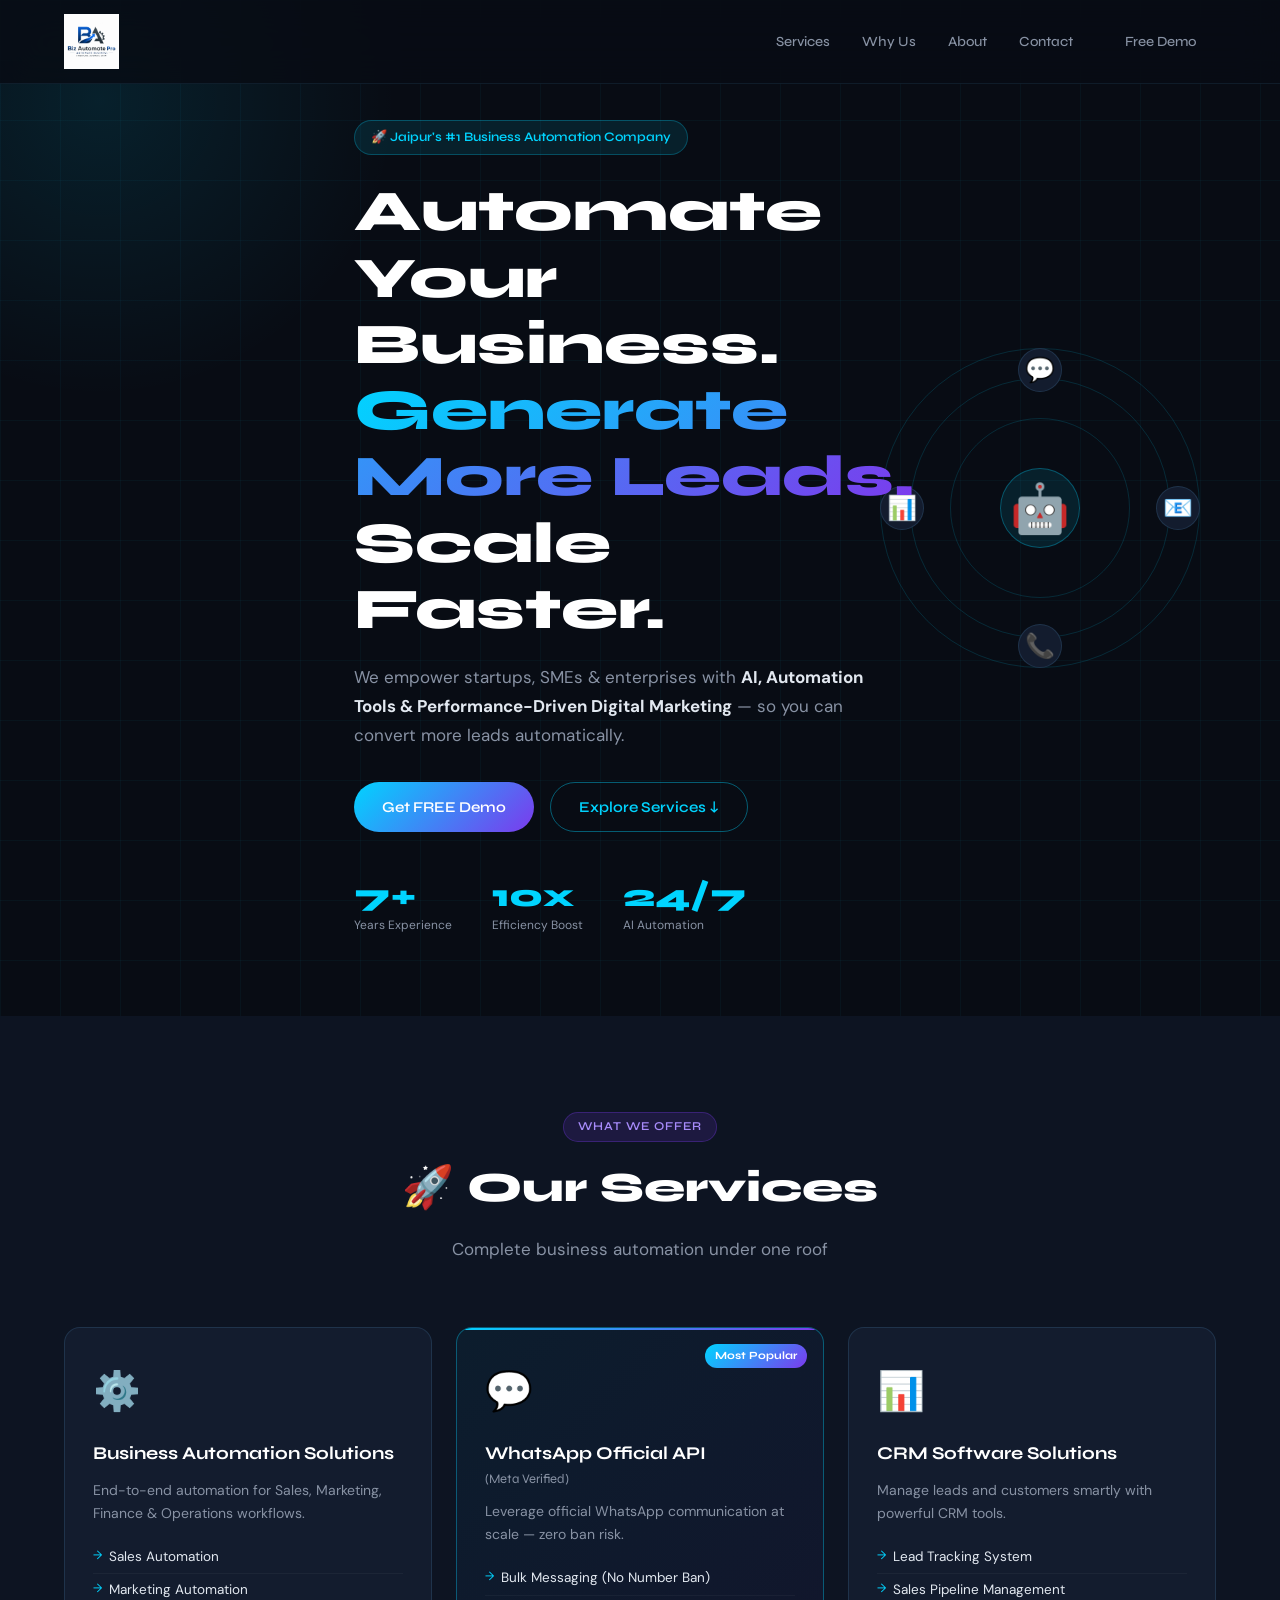
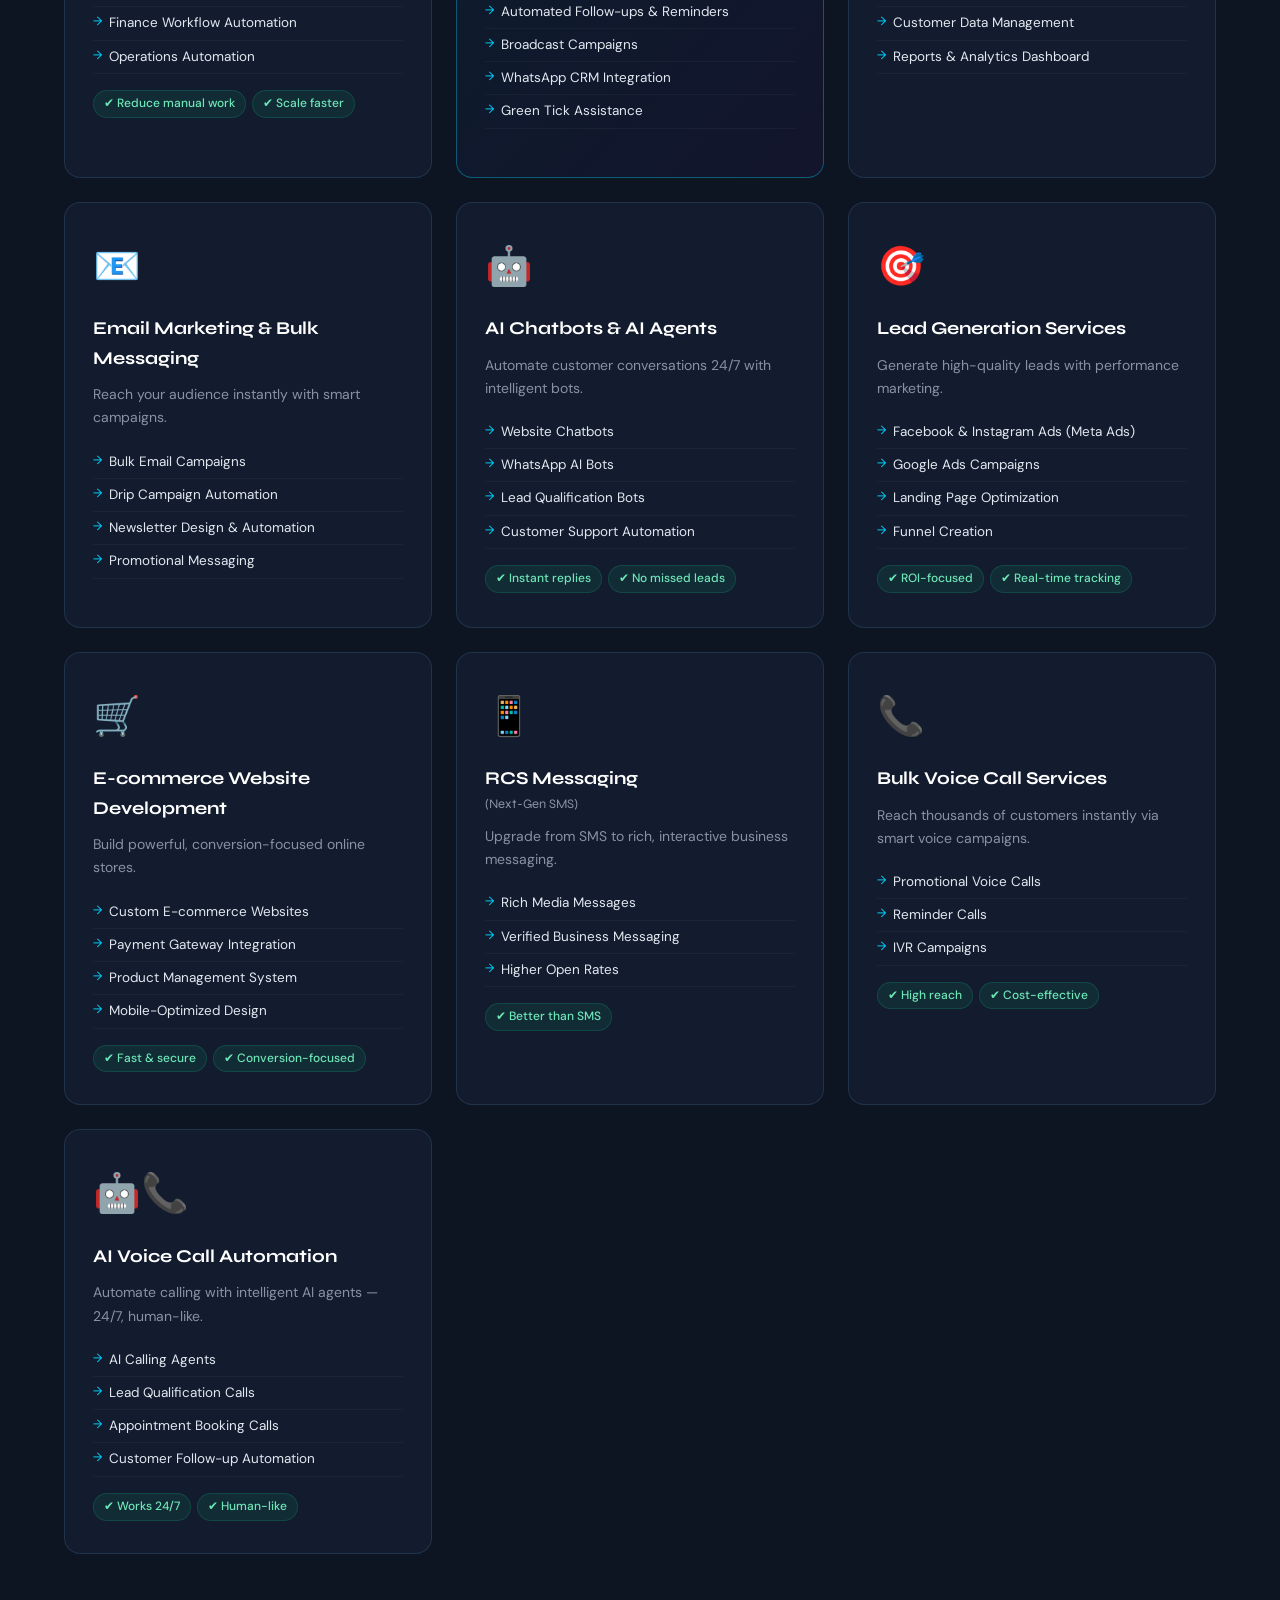
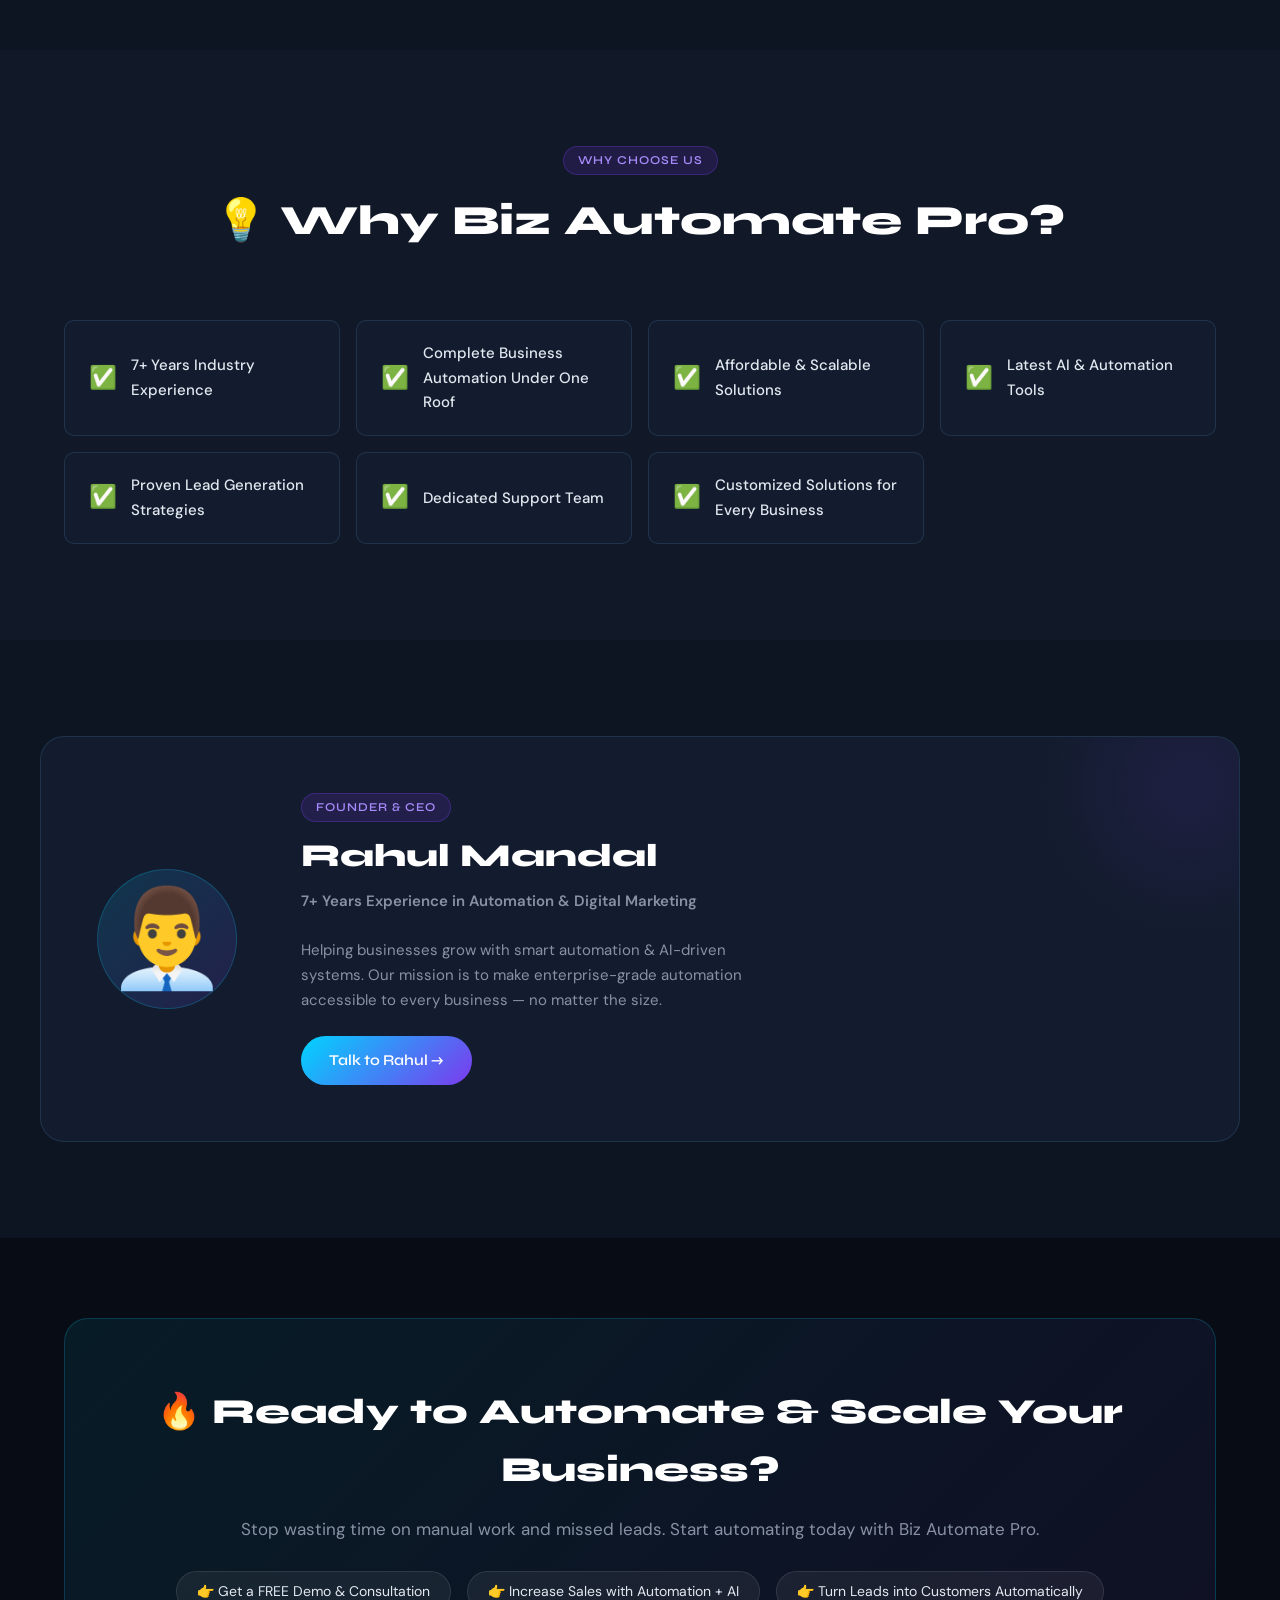
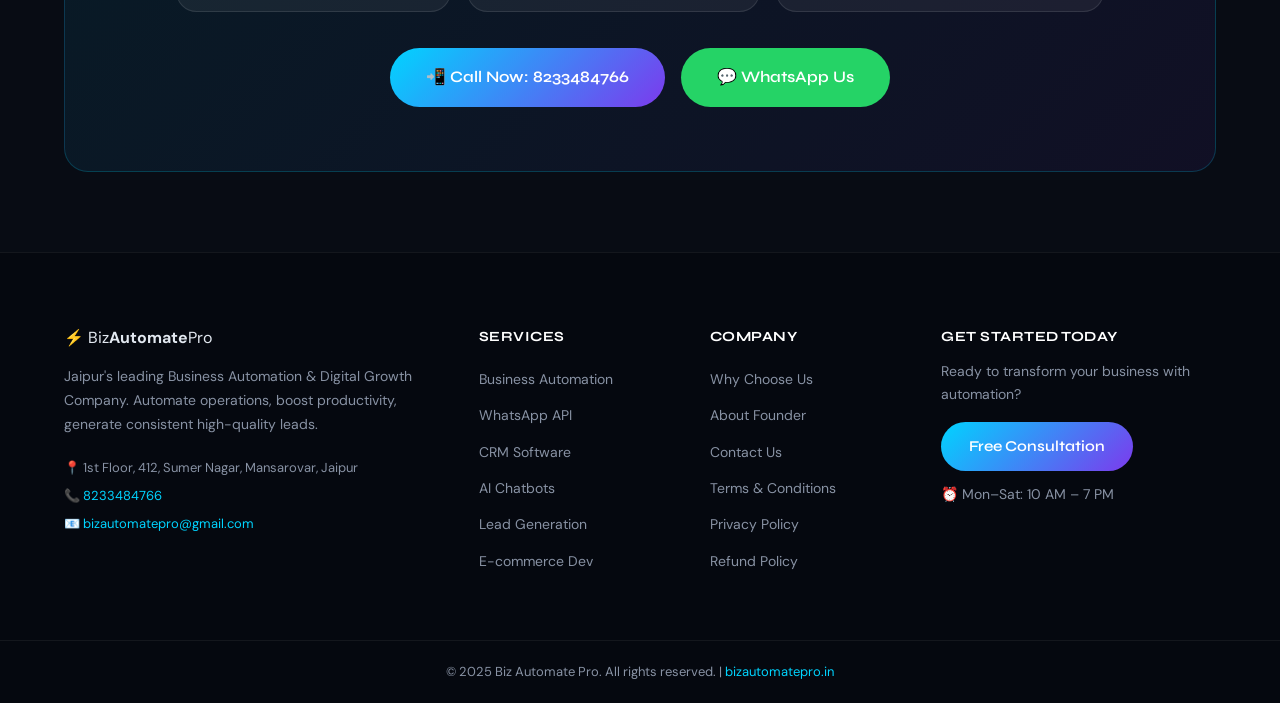
==== commit 4fcf4232: "Update index.html" ====
--- a/index.html
+++ b/index.html
@@ -15,7 +15,7 @@
 <nav class="navbar" id="navbar">
   <div class="container nav-container">
     <a href="index.html" class="logo">
-  <img src="images/logo.png" alt="Biz Automate Pro Logo" class="logo-img">
+  <img src="logo.jpeg" alt="Biz Automate Pro Logo" class="logo-img">
 </a>
     <ul class="nav-links" id="navLinks">
       <li><a href="#services">Services</a></li>
--- a/css/style.css
+++ b/css/style.css
@@ -90,14 +90,26 @@
 .nav-container {
   display: flex; align-items: center; justify-content: space-between;
 }
+/* ===== LOGO ===== */
+
 .logo {
-  font-family: var(--font-head);
-  font-size: 20px; font-weight: 700;
-  color: var(--white);
-  display: flex; align-items: center; gap: 8px;
-}
-.logo .logo-icon { font-size: 22px; }
-.logo strong { color: var(--accent); }
+  display: flex;
+  align-items: center;
+  text-decoration: none;
+}
+
+.logo-img {
+  height: 55px;
+  width: auto;
+  object-fit: contain;
+}
+
+/* Mobile */
+@media (max-width: 768px) {
+  .logo-img {
+    height: 45px;
+  }
+}
 
 .nav-links {
   display: flex; align-items: center; gap: 32px;
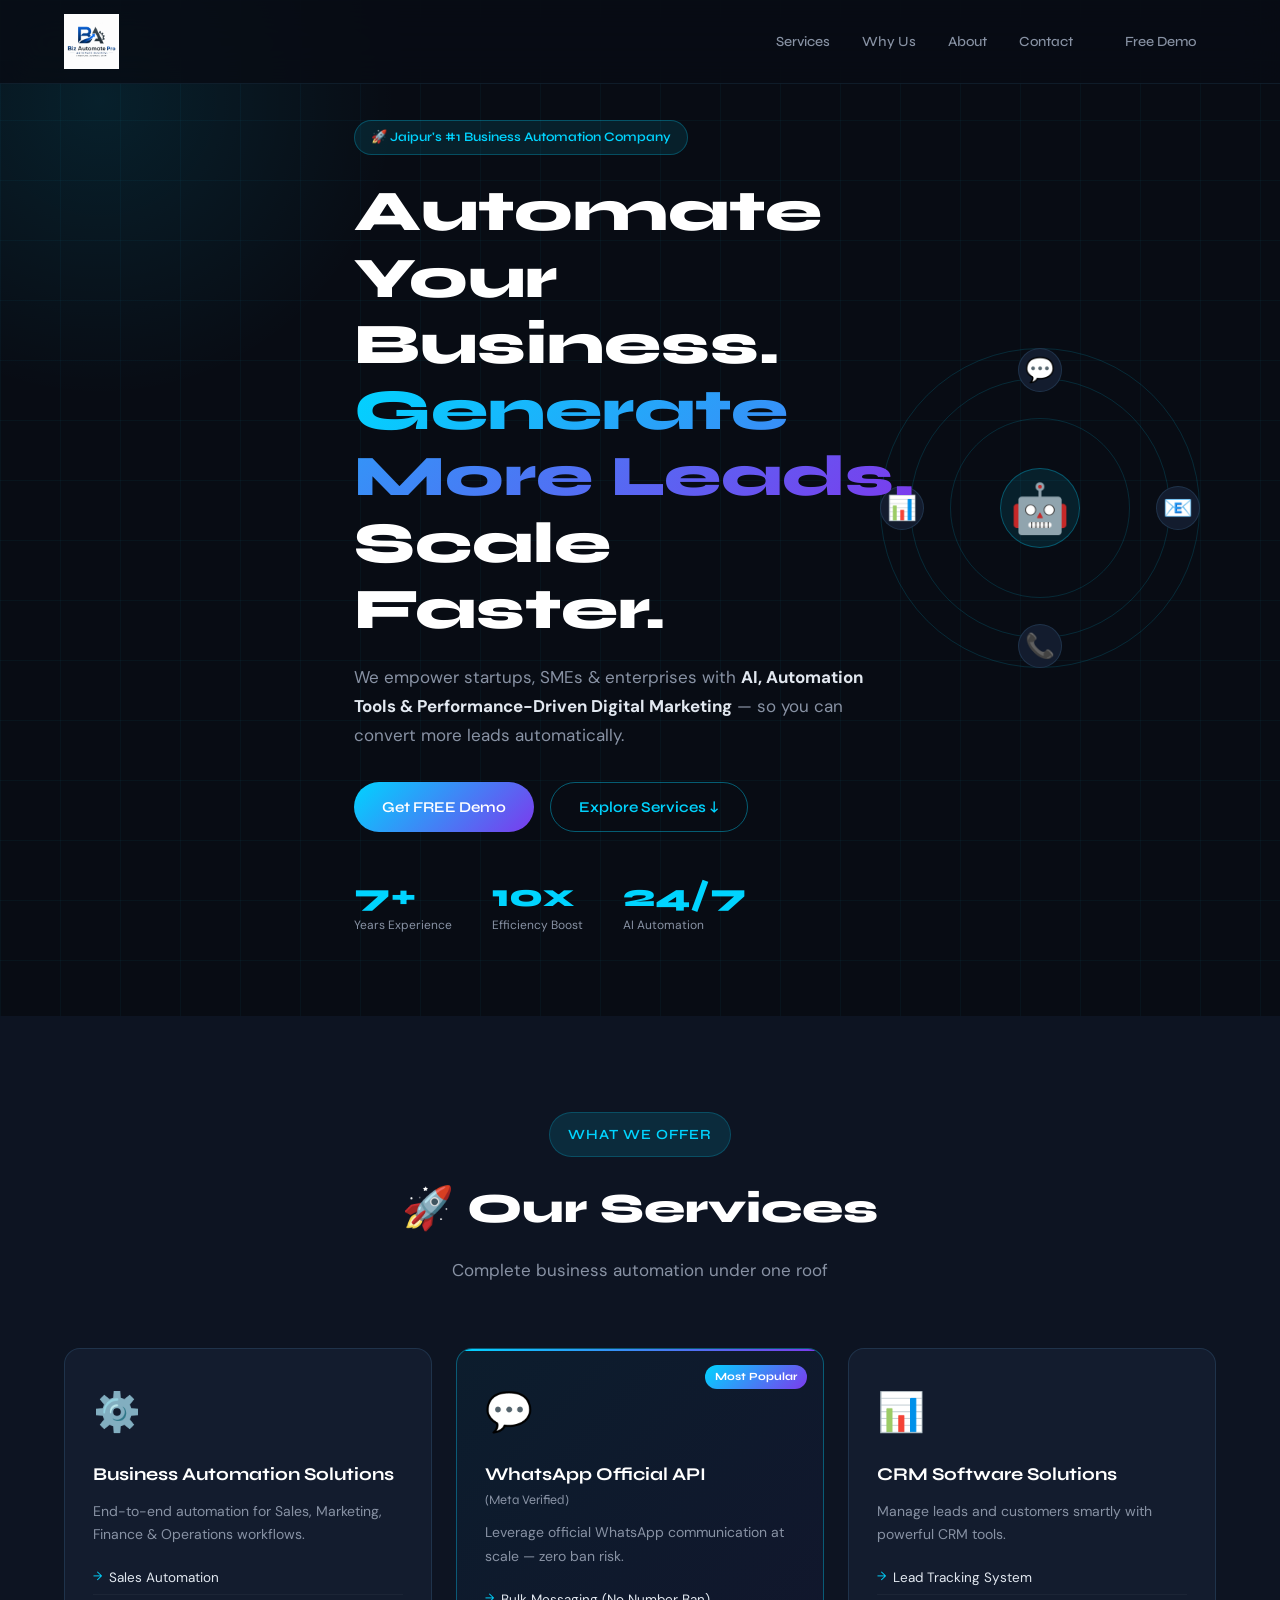
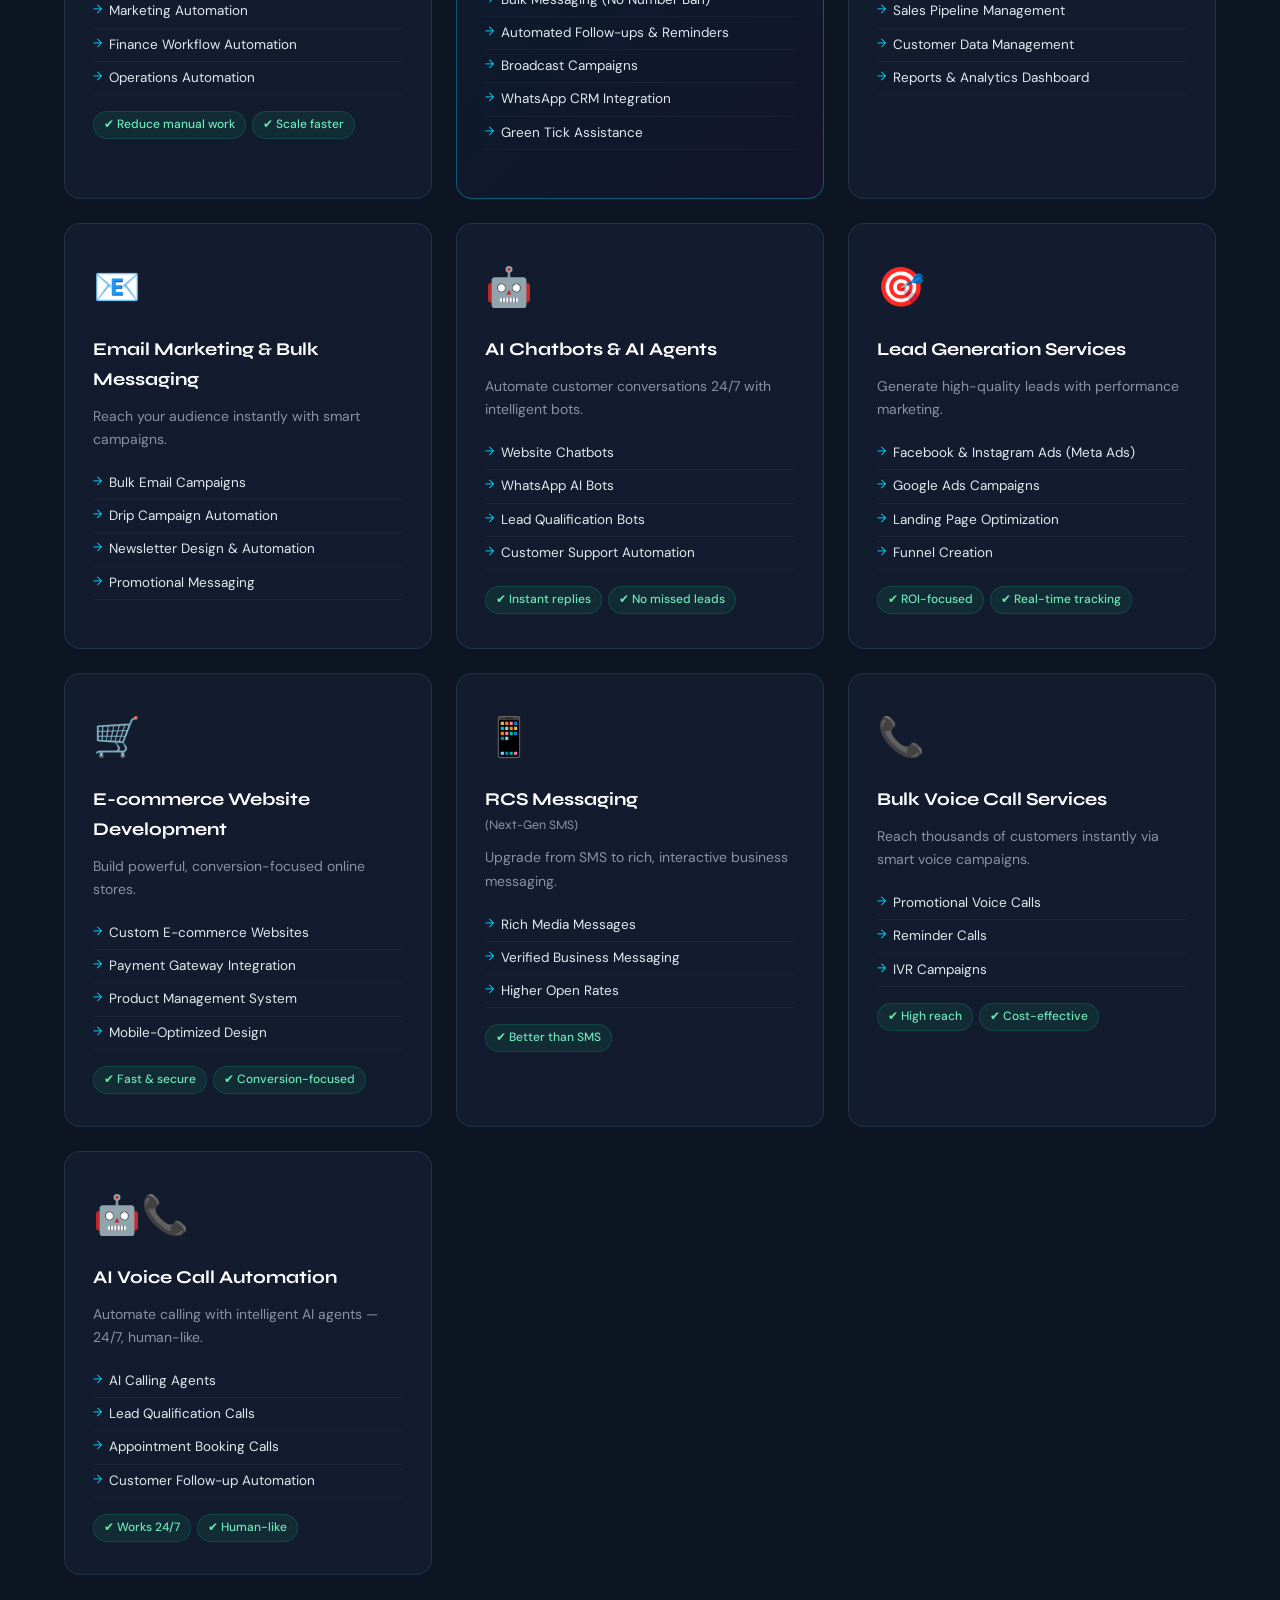
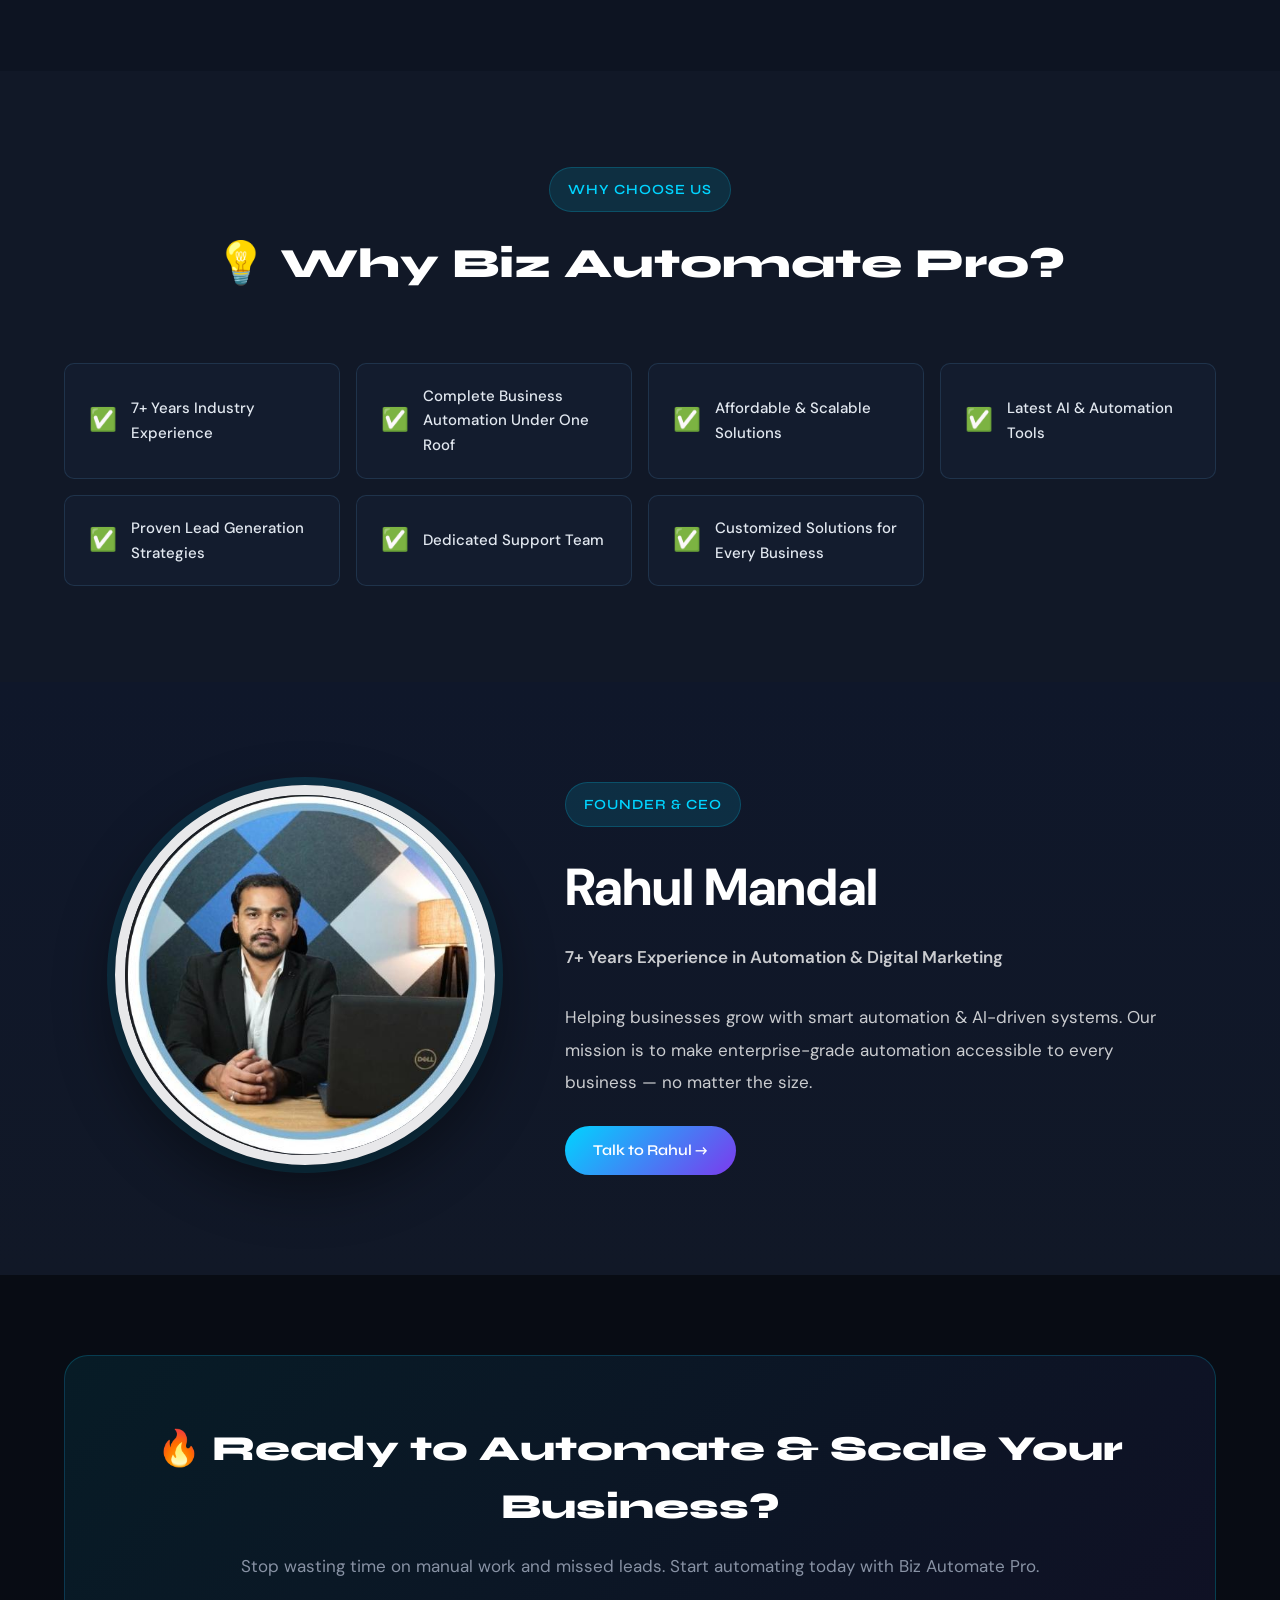
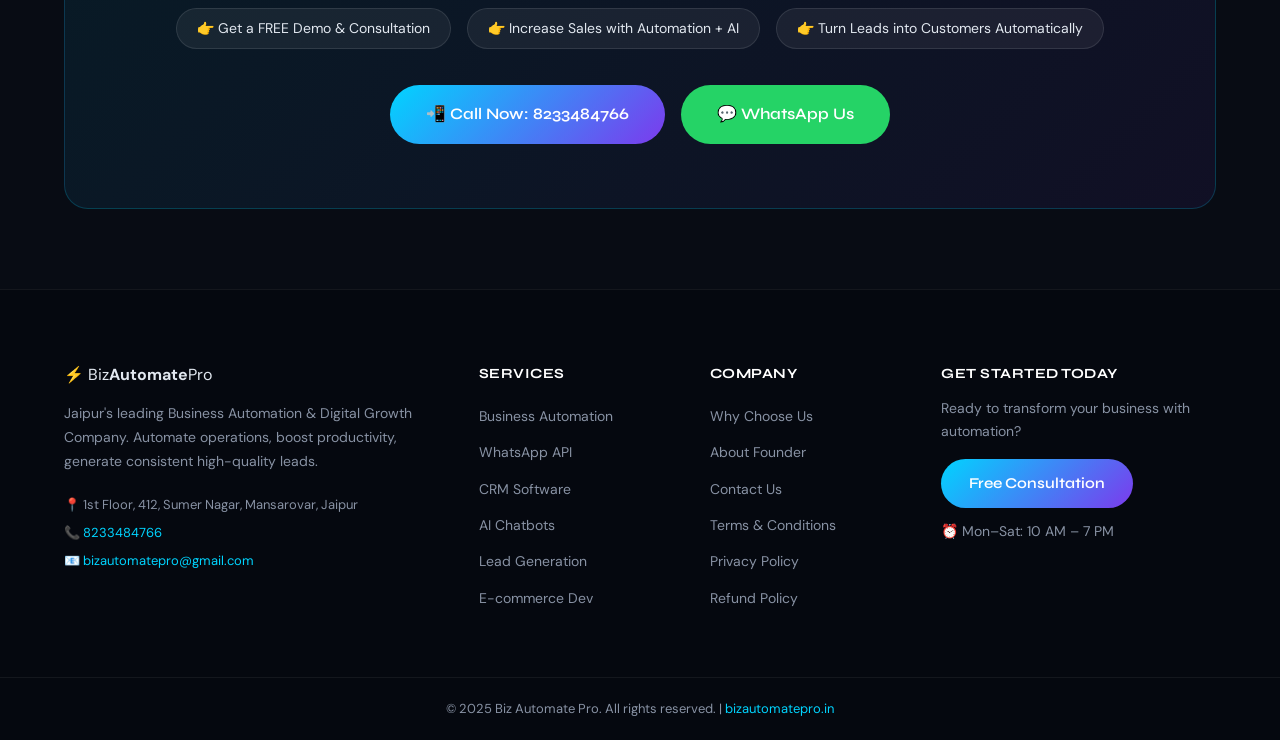
==== commit 3c4fb385: "updates commit" ====
--- a/index.html
+++ b/index.html
@@ -15,7 +15,7 @@
 <nav class="navbar" id="navbar">
   <div class="container nav-container">
     <a href="index.html" class="logo">
-  <img src="logo.jpeg" alt="Biz Automate Pro Logo" class="logo-img">
+  <img src="images/logo.jpeg" alt="Biz Automate Pro Logo" class="logo-img">
 </a>
     <ul class="nav-links" id="navLinks">
       <li><a href="#services">Services</a></li>
@@ -242,7 +242,9 @@
 <!-- ====== FOUNDER ====== -->
 <section class="founder" id="founder">
   <div class="container founder-inner">
-    <div class="founder-avatar">👨‍💼</div>
+    <div class="founder-avatar">
+  <img src="images/founder.jpg" alt="Rahul Mandal" class="founder-img">
+</div>
     <div class="founder-info">
       <span class="section-tag">Founder & CEO</span>
       <h2>Rahul Mandal</h2>
--- a/css/style.css
+++ b/css/style.css
@@ -402,44 +402,119 @@
 .why-card span { font-size: 1.4rem; flex-shrink: 0; }
 .why-card p { color: var(--text); font-size: 15px; font-weight: 500; }
 
-/* ===== FOUNDER ===== */
-.founder { background: var(--bg2); }
+/* =========================================
+   FOUNDER SECTION PREMIUM
+========================================= */
+
+.founder {
+  padding: 100px 0;
+  background: linear-gradient(180deg,#0f172a,#111827);
+  position: relative;
+  overflow: hidden;
+}
+
 .founder-inner {
-  display: flex; align-items: center; gap: 64px;
-  background: var(--card);
-  border: 1px solid var(--card-border);
-  border-radius: 24px;
-  padding: 56px;
-  position: relative; overflow: hidden;
-}
-.founder-inner::before {
-  content: '';
-  position: absolute; right: -100px; top: -100px;
-  width: 300px; height: 300px;
-  background: radial-gradient(circle, rgba(124,58,237,0.1), transparent 70%);
-}
+  display: flex;
+  align-items: center;
+  justify-content: center;
+  gap: 70px;
+  flex-wrap: wrap;
+}
+
+/* ===== IMAGE ===== */
+
 .founder-avatar {
-  font-size: 6rem;
-  background: linear-gradient(135deg, rgba(0,212,255,0.15), rgba(124,58,237,0.15));
+  position: relative;
+}
+
+.founder-img {
+  width: 380px;
+  height: 380px;
+  object-fit: cover;
+  border-radius: 50%;
+  border: 10px solid rgba(255,255,255,0.9);
+
+  box-shadow:
+    0 20px 60px rgba(0,0,0,0.45),
+    0 0 0 8px rgba(0,212,255,0.15);
+
+  transition: all 0.4s ease;
+}
+
+.founder-img:hover {
+  transform: scale(1.03);
+  box-shadow:
+    0 25px 70px rgba(0,0,0,0.55),
+    0 0 0 10px rgba(106,92,255,0.2);
+}
+
+/* ===== CONTENT ===== */
+
+.founder-info {
+  max-width: 600px;
+}
+
+.founder-info h2 {
+  font-size: 52px;
+  color: white;
+  margin-bottom: 10px;
+  font-weight: 800;
+}
+
+.founder-exp {
+  font-size: 20px;
+  color: #00d4ff;
+  margin-bottom: 22px;
+  font-weight: 600;
+}
+
+.founder-info p {
+  color: rgba(255,255,255,0.78);
+  line-height: 1.9;
+  font-size: 17px;
+  margin-bottom: 28px;
+}
+
+.section-tag {
+  display: inline-block;
+  padding: 10px 18px;
+  background: rgba(0,212,255,0.12);
+  color: #00d4ff;
+  border-radius: 40px;
+  font-size: 14px;
+  margin-bottom: 18px;
   border: 1px solid rgba(0,212,255,0.2);
-  width: 140px; height: 140px;
-  border-radius: 50%;
-  display: flex; align-items: center; justify-content: center;
-  flex-shrink: 0;
-}
-.founder-info .section-tag { margin-bottom: 8px; }
-.founder-info h2 {
-  font-family: var(--font-head);
-  font-size: 2rem; font-weight: 800;
-  color: var(--white); margin-bottom: 6px;
-}
-.founder-exp {
-  color: var(--accent); font-size: 14px; font-weight: 600;
-  margin-bottom: 16px;
-}
-.founder-info > p {
-  color: var(--text-muted); font-size: 15px;
-  max-width: 480px; margin-bottom: 24px;
+}
+
+/* ===== MOBILE ===== */
+
+@media (max-width: 768px) {
+
+  .founder {
+    padding: 70px 0;
+  }
+
+  .founder-inner {
+    gap: 40px;
+    text-align: center;
+  }
+
+  .founder-img {
+    width: 260px;
+    height: 260px;
+  }
+
+  .founder-info h2 {
+    font-size: 36px;
+  }
+
+  .founder-exp {
+    font-size: 17px;
+  }
+
+  .founder-info p {
+    font-size: 15px;
+  }
 }
 
 /* ===== CTA ===== */
